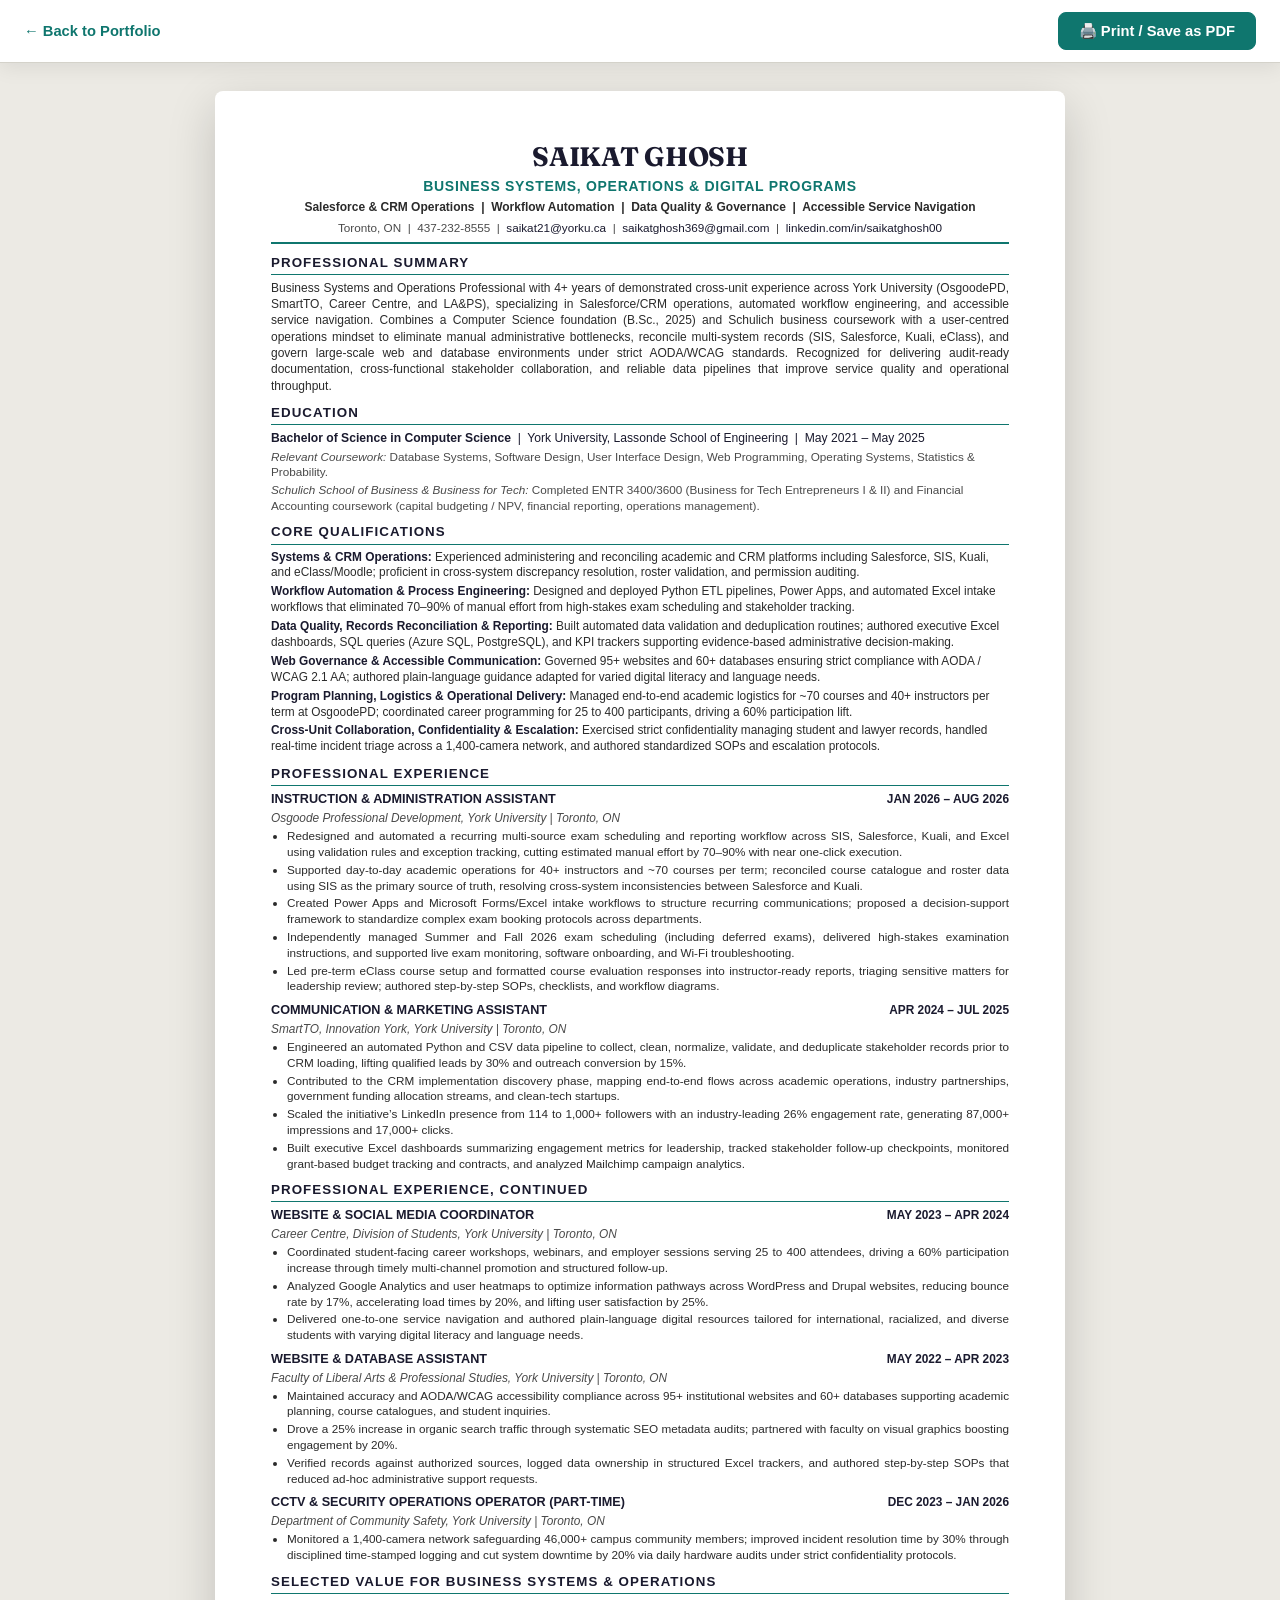
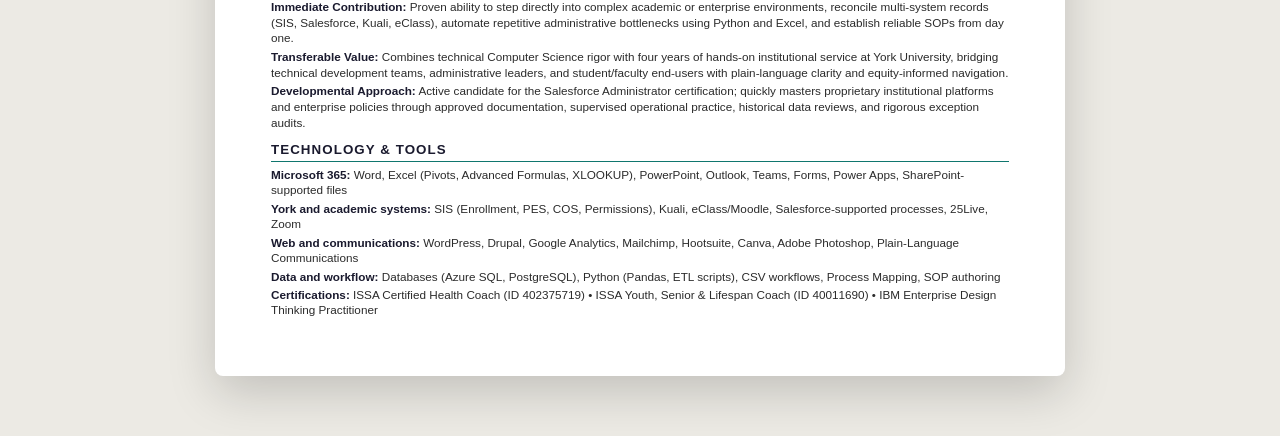
==== resume.html @ c2254f92 "fix(print): calibrate typography and margins for strictly 2-page resume layout" ====
<!DOCTYPE html>
<html lang="en">
<head>
  <meta charset="utf-8">
  <meta name="viewport" content="width=device-width, initial-scale=1, viewport-fit=cover">
  <meta name="color-scheme" content="light dark">
  <meta name="theme-color" content="#0f766e" media="(prefers-color-scheme: light)">
  <meta name="theme-color" content="#12161a" media="(prefers-color-scheme: dark)">

  <title>Saikat Ghosh | Résumé — Business Systems, Operations &amp; Digital Programs</title>
  <meta name="description" content="Executive résumé of Saikat Ghosh: Salesforce and CRM operations, workflow automation, data quality, web governance, and digital programs at York University.">
  <link rel="canonical" href="https://saikat-portfolio-one.vercel.app/resume">

  <!-- Open Graph -->
  <meta property="og:title" content="Saikat Ghosh | Résumé">
  <meta property="og:description" content="Executive résumé of Saikat Ghosh: Business Systems, Operations &amp; Digital Programs. B.Sc. Computer Science, York University.">
  <meta property="og:type" content="website">
  <meta property="og:url" content="https://saikat-portfolio-one.vercel.app/resume">
  <meta property="og:image" content="assets/og-preview.svg">

  <!-- Favicon -->
  <link rel="icon" type="image/svg+xml" href="assets/favicon.svg">

  <!-- Typography -->
  <link rel="preconnect" href="https://fonts.googleapis.com">
  <link rel="preconnect" href="https://fonts.gstatic.com" crossorigin>
  <link href="https://fonts.googleapis.com/css2?family=Fraunces:opsz,wght@9..144,600;700&family=Inter:wght@400;500;600;700&display=swap" rel="stylesheet">

  <style>
    :root {
      color-scheme: light dark;
      --bg: #eceae4;
      --sheet-bg: #ffffff;
      --text: #2b2b2b;
      --heading: #1a1a2e;
      --accent: #0f766e;
      --muted: #555e68;
      --line: #0f766e;
      --bar-bg: #ffffff;
      --bar-border: #d4d2ca;
      box-sizing: border-box;
    }

    @media (prefers-color-scheme: dark) {
      :root {
        --bg: #0f1317;
        --sheet-bg: #ffffff; /* Sheet stays white paper for true print preview */
        --text: #2b2b2b;
        --heading: #1a1a2e;
        --accent: #0f766e;
        --muted: #555e68;
        --line: #0f766e;
        --bar-bg: #1a2026;
        --bar-border: #2a323a;
      }
    }

    *, *::before, *::after {
      box-sizing: border-box;
    }

    body {
      margin: 0;
      background: var(--bg);
      font-family: -apple-system, BlinkMacSystemFont, "Segoe UI", Roboto, Helvetica, Arial, sans-serif;
      color: var(--text);
      font-size: 9.3pt;
      line-height: 1.36;
      -webkit-font-smoothing: antialiased;
    }

    /* Screen Topbar */
    .topbar {
      position: sticky;
      top: 0;
      z-index: 100;
      background: var(--bar-bg);
      border-bottom: 1px solid var(--bar-border);
      padding: 12px 24px;
      display: flex;
      align-items: center;
      justify-content: space-between;
      box-shadow: 0 4px 20px rgba(0, 0, 0, 0.08);
    }
    .back-btn {
      color: var(--accent);
      text-decoration: none;
      font-weight: 600;
      font-size: 0.92rem;
      display: inline-flex;
      align-items: center;
      gap: 6px;
    }
    .back-btn:hover {
      text-decoration: underline;
    }
    .print-btn {
      background: var(--accent);
      color: #ffffff;
      border: 1px solid var(--accent);
      padding: 9px 20px;
      border-radius: 8px;
      font-weight: 600;
      font-size: 0.92rem;
      cursor: pointer;
      display: inline-flex;
      align-items: center;
      gap: 6px;
      transition: filter 0.2s, transform 0.2s;
    }
    .print-btn:hover {
      filter: brightness(1.1);
      transform: translateY(-1px);
    }

    /* Resume Document Container (Screen preview) */
    .sheet-wrap {
      max-width: 850px;
      margin: 28px auto 60px;
      background: var(--sheet-bg);
      color: #2b2b2b;
      padding: 48px 56px;
      border-radius: 8px;
      box-shadow: 0 16px 48px rgba(0, 0, 0, 0.18);
    }

    /* Resume Header */
    .res-header {
      text-align: center;
      border-bottom: 2pt solid #0f766e;
      padding-bottom: 6px;
      margin-bottom: 10px;
    }
    .res-name {
      font-family: Fraunces, Georgia, serif;
      font-size: 20pt;
      font-weight: 700;
      color: #1a1a2e;
      letter-spacing: -0.01em;
      margin: 0 0 2px 0;
      text-transform: uppercase;
    }
    .res-headline {
      font-size: 10.5pt;
      font-weight: 700;
      color: #0f766e;
      text-transform: uppercase;
      letter-spacing: 0.05em;
      margin-bottom: 3px;
    }
    .res-specializations {
      font-size: 9pt;
      font-weight: 600;
      color: #2b2b2b;
      margin-bottom: 4px;
    }
    .res-contact-bar {
      font-size: 8.8pt;
      color: #4a4a4a;
    }
    .res-contact-bar a {
      color: #1a1a2e;
      text-decoration: none;
    }
    .res-contact-bar a:hover {
      text-decoration: underline;
      color: #0f766e;
    }

    /* Sections */
    .res-section {
      margin-bottom: 10px;
    }
    .res-sec-title {
      font-size: 10pt;
      font-weight: 700;
      text-transform: uppercase;
      letter-spacing: 0.08em;
      color: #1a1a2e;
      border-bottom: 1.2pt solid #0f766e;
      padding-bottom: 2px;
      margin: 0 0 5px 0;
    }
    .res-summary-text {
      font-size: 9pt;
      line-height: 1.36;
      color: #2b2b2b;
      margin: 0;
      text-align: justify;
    }

    /* Education */
    .res-edu-row {
      font-size: 9.1pt;
      color: #1a1a2e;
    }
    .res-edu-sub {
      font-size: 8.8pt;
      color: #4a4a4a;
      margin-top: 2px;
      line-height: 1.34;
    }

    /* Core Qualifications */
    .res-qual-list {
      display: flex;
      flex-direction: column;
      gap: 3px;
    }
    .res-qual-item {
      font-size: 8.9pt;
      line-height: 1.34;
      color: #2b2b2b;
    }
    .res-qual-item strong {
      color: #1a1a2e;
    }

    /* Professional Experience */
    .res-job {
      margin-bottom: 8px;
    }
    .res-job:last-child {
      margin-bottom: 0;
    }
    .res-job-head {
      display: flex;
      justify-content: space-between;
      align-items: baseline;
      margin-bottom: 1.5px;
    }
    .res-job-title {
      font-size: 9.5pt;
      font-weight: 700;
      color: #1a1a2e;
      text-transform: uppercase;
    }
    .res-job-dates {
      font-size: 8.9pt;
      font-weight: 700;
      color: #1a1a2e;
      white-space: nowrap;
      text-align: right;
    }
    .res-job-sub {
      font-size: 8.9pt;
      font-style: italic;
      color: #4a4a4a;
      margin-bottom: 2px;
    }
    .res-job-bullets {
      margin: 2px 0 0 0;
      padding-left: 16px;
    }
    .res-job-bullets li {
      font-size: 8.8pt;
      line-height: 1.34;
      color: #2b2b2b;
      margin-bottom: 2.2px;
      text-align: justify;
    }

    /* Selected Value */
    .res-val-list {
      display: flex;
      flex-direction: column;
      gap: 3px;
    }
    .res-val-item {
      font-size: 8.8pt;
      line-height: 1.34;
      color: #2b2b2b;
    }
    .res-val-item strong {
      color: #1a1a2e;
    }

    /* Technology & Tools */
    .res-tools-grid {
      display: flex;
      flex-direction: column;
      gap: 2.5px;
    }
    .res-tool-line {
      font-size: 8.8pt;
      line-height: 1.34;
      color: #2b2b2b;
    }
    .res-tool-line strong {
      color: #1a1a2e;
    }

    /* ==========================================================================
       Print Stylesheet — Strictly 2-Page Letter PDF
       ========================================================================== */
    @page {
      size: letter;
      margin: 0.35in 0.46in 0.32in 0.46in;
    }

    @media print {
      body {
        background: #ffffff !important;
        color: #2b2b2b !important;
        font-size: 8.75pt !important;
        line-height: 1.30 !important;
        margin: 0 !important;
        padding: 0 !important;
        -webkit-print-color-adjust: exact !important;
        print-color-adjust: exact !important;
      }

      .topbar {
        display: none !important;
      }

      .sheet-wrap {
        max-width: 100% !important;
        margin: 0 !important;
        padding: 0 !important;
        box-shadow: none !important;
        border-radius: 0 !important;
      }

      .res-header {
        border-bottom: 1.8pt solid #0f766e !important;
        padding-bottom: 3.5px !important;
        margin-bottom: 6px !important;
      }

      .res-name {
        font-size: 17pt !important;
        margin-bottom: 1px !important;
      }

      .res-headline {
        font-size: 9.8pt !important;
        margin-bottom: 2px !important;
      }

      .res-specializations {
        font-size: 8.5pt !important;
        margin-bottom: 2.5px !important;
      }

      .res-contact-bar {
        font-size: 8.4pt !important;
      }

      .res-section {
        margin-bottom: 6px !important;
      }

      .res-sec-title {
        font-size: 9.4pt !important;
        border-bottom: 1.1pt solid #0f766e !important;
        margin: 0 0 3px 0 !important;
        padding-bottom: 1.5px !important;
      }

      .res-summary-text {
        font-size: 8.5pt !important;
        line-height: 1.28 !important;
      }

      .res-edu-row {
        font-size: 8.6pt !important;
        line-height: 1.26 !important;
      }

      .res-edu-sub {
        font-size: 8.2pt !important;
        line-height: 1.24 !important;
        margin-top: 1.5px !important;
      }

      .res-qual-list {
        gap: 2.5px !important;
      }

      .res-qual-item {
        font-size: 8.45pt !important;
        line-height: 1.26 !important;
      }

      .res-job {
        break-inside: avoid !important;
        page-break-inside: avoid !important;
        margin-bottom: 5px !important;
      }

      .res-job-head {
        margin-bottom: 1px !important;
      }

      .res-job-title {
        font-size: 9.1pt !important;
      }

      .res-job-dates {
        font-size: 8.5pt !important;
      }

      .res-job-sub {
        font-size: 8.3pt !important;
        margin-bottom: 1.5px !important;
      }

      .res-job-bullets {
        margin: 1.5px 0 0 0 !important;
        padding-left: 14px !important;
      }

      .res-job-bullets li {
        font-size: 8.45pt !important;
        line-height: 1.26 !important;
        margin-bottom: 1.6px !important;
      }

      .res-page-break {
        break-before: page !important;
        page-break-before: always !important;
        padding-top: 2px !important;
      }

      .res-val-list {
        gap: 2.5px !important;
      }

      .res-val-item {
        font-size: 8.45pt !important;
        line-height: 1.26 !important;
      }

      .res-tools-grid {
        gap: 2.2px !important;
      }

      .res-tool-line {
        font-size: 8.45pt !important;
        line-height: 1.26 !important;
      }
    }
  </style>
</head>
<body>

  <!-- Screen Top Bar -->
  <aside class="topbar" aria-label="Action Controls">
    <a class="back-btn" href="/">← Back to Portfolio</a>
    <div>
      <button class="print-btn" type="button" onclick="window.print()">
        <span>🖨️ Print / Save as PDF</span>
      </button>
    </div>
  </aside>

  <!-- Résumé Paper Sheet -->
  <main class="sheet-wrap" aria-label="Saikat Ghosh Executive Résumé">
    <!-- Header -->
    <header class="res-header">
      <h1 class="res-name">SAIKAT GHOSH</h1>
      <div class="res-headline">BUSINESS SYSTEMS, OPERATIONS &amp; DIGITAL PROGRAMS</div>
      <div class="res-specializations">
        Salesforce &amp; CRM Operations &nbsp;|&nbsp; Workflow Automation &nbsp;|&nbsp; Data Quality &amp; Governance &nbsp;|&nbsp; Accessible Service Navigation
      </div>
      <div class="res-contact-bar">
        Toronto, ON &nbsp;|&nbsp; 437-232-8555 &nbsp;|&nbsp; <a href="mailto:saikat21@yorku.ca">saikat21@yorku.ca</a> &nbsp;|&nbsp; <a href="mailto:saikatghosh369@gmail.com">saikatghosh369@gmail.com</a> &nbsp;|&nbsp; <a href="https://linkedin.com/in/saikatghosh00" target="_blank" rel="noopener">linkedin.com/in/saikatghosh00</a>
      </div>
    </header>

    <!-- PROFESSIONAL SUMMARY -->
    <section class="res-section">
      <h2 class="res-sec-title">PROFESSIONAL SUMMARY</h2>
      <p class="res-summary-text">
        Business Systems and Operations Professional with 4+ years of demonstrated cross-unit experience across York University (OsgoodePD, SmartTO, Career Centre, and LA&amp;PS), specializing in Salesforce/CRM operations, automated workflow engineering, and accessible service navigation. Combines a Computer Science foundation (B.Sc., 2025) and Schulich business coursework with a user-centred operations mindset to eliminate manual administrative bottlenecks, reconcile multi-system records (SIS, Salesforce, Kuali, eClass), and govern large-scale web and database environments under strict AODA/WCAG standards. Recognized for delivering audit-ready documentation, cross-functional stakeholder collaboration, and reliable data pipelines that improve service quality and operational throughput.
      </p>
    </section>

    <!-- EDUCATION -->
    <section class="res-section">
      <h2 class="res-sec-title">EDUCATION</h2>
      <div class="res-edu-row">
        <strong>Bachelor of Science in Computer Science</strong> &nbsp;|&nbsp; York University, Lassonde School of Engineering &nbsp;|&nbsp; May 2021 – May 2025
      </div>
      <div class="res-edu-sub">
        <em>Relevant Coursework:</em> Database Systems, Software Design, User Interface Design, Web Programming, Operating Systems, Statistics &amp; Probability.
      </div>
      <div class="res-edu-sub">
        <em>Schulich School of Business &amp; Business for Tech:</em> Completed ENTR 3400/3600 (Business for Tech Entrepreneurs I &amp; II) and Financial Accounting coursework (capital budgeting / NPV, financial reporting, operations management).
      </div>
    </section>

    <!-- CORE QUALIFICATIONS -->
    <section class="res-section">
      <h2 class="res-sec-title">CORE QUALIFICATIONS</h2>
      <div class="res-qual-list">
        <div class="res-qual-item">
          <strong>Systems &amp; CRM Operations:</strong> Experienced administering and reconciling academic and CRM platforms including Salesforce, SIS, Kuali, and eClass/Moodle; proficient in cross-system discrepancy resolution, roster validation, and permission auditing.
        </div>
        <div class="res-qual-item">
          <strong>Workflow Automation &amp; Process Engineering:</strong> Designed and deployed Python ETL pipelines, Power Apps, and automated Excel intake workflows that eliminated 70–90% of manual effort from high-stakes exam scheduling and stakeholder tracking.
        </div>
        <div class="res-qual-item">
          <strong>Data Quality, Records Reconciliation &amp; Reporting:</strong> Built automated data validation and deduplication routines; authored executive Excel dashboards, SQL queries (Azure SQL, PostgreSQL), and KPI trackers supporting evidence-based administrative decision-making.
        </div>
        <div class="res-qual-item">
          <strong>Web Governance &amp; Accessible Communication:</strong> Governed 95+ websites and 60+ databases ensuring strict compliance with AODA / WCAG 2.1 AA; authored plain-language guidance adapted for varied digital literacy and language needs.
        </div>
        <div class="res-qual-item">
          <strong>Program Planning, Logistics &amp; Operational Delivery:</strong> Managed end-to-end academic logistics for ~70 courses and 40+ instructors per term at OsgoodePD; coordinated career programming for 25 to 400 participants, driving a 60% participation lift.
        </div>
        <div class="res-qual-item">
          <strong>Cross-Unit Collaboration, Confidentiality &amp; Escalation:</strong> Exercised strict confidentiality managing student and lawyer records, handled real-time incident triage across a 1,400-camera network, and authored standardized SOPs and escalation protocols.
        </div>
      </div>
    </section>

    <!-- PROFESSIONAL EXPERIENCE (PAGE 1) -->
    <section class="res-section">
      <h2 class="res-sec-title">PROFESSIONAL EXPERIENCE</h2>

      <!-- OsgoodePD -->
      <article class="res-job">
        <div class="res-job-head">
          <span class="res-job-title">INSTRUCTION &amp; ADMINISTRATION ASSISTANT</span>
          <span class="res-job-dates">JAN 2026 – AUG 2026</span>
        </div>
        <div class="res-job-sub">Osgoode Professional Development, York University | Toronto, ON</div>
        <ul class="res-job-bullets">
          <li>Redesigned and automated a recurring multi-source exam scheduling and reporting workflow across SIS, Salesforce, Kuali, and Excel using validation rules and exception tracking, cutting estimated manual effort by 70–90% with near one-click execution.</li>
          <li>Supported day-to-day academic operations for 40+ instructors and ~70 courses per term; reconciled course catalogue and roster data using SIS as the primary source of truth, resolving cross-system inconsistencies between Salesforce and Kuali.</li>
          <li>Created Power Apps and Microsoft Forms/Excel intake workflows to structure recurring communications; proposed a decision-support framework to standardize complex exam booking protocols across departments.</li>
          <li>Independently managed Summer and Fall 2026 exam scheduling (including deferred exams), delivered high-stakes examination instructions, and supported live exam monitoring, software onboarding, and Wi-Fi troubleshooting.</li>
          <li>Led pre-term eClass course setup and formatted course evaluation responses into instructor-ready reports, triaging sensitive matters for leadership review; authored step-by-step SOPs, checklists, and workflow diagrams.</li>
        </ul>
      </article>

      <!-- SmartTO -->
      <article class="res-job">
        <div class="res-job-head">
          <span class="res-job-title">COMMUNICATION &amp; MARKETING ASSISTANT</span>
          <span class="res-job-dates">APR 2024 – JUL 2025</span>
        </div>
        <div class="res-job-sub">SmartTO, Innovation York, York University | Toronto, ON</div>
        <ul class="res-job-bullets">
          <li>Engineered an automated Python and CSV data pipeline to collect, clean, normalize, validate, and deduplicate stakeholder records prior to CRM loading, lifting qualified leads by 30% and outreach conversion by 15%.</li>
          <li>Contributed to the CRM implementation discovery phase, mapping end-to-end flows across academic operations, industry partnerships, government funding allocation streams, and clean-tech startups.</li>
          <li>Scaled the initiative’s LinkedIn presence from 114 to 1,000+ followers with an industry-leading 26% engagement rate, generating 87,000+ impressions and 17,000+ clicks.</li>
          <li>Built executive Excel dashboards summarizing engagement metrics for leadership, tracked stakeholder follow-up checkpoints, monitored grant-based budget tracking and contracts, and analyzed Mailchimp campaign analytics.</li>
        </ul>
      </article>
    </section>

    <!-- PROFESSIONAL EXPERIENCE, CONTINUED (PAGE 2) -->
    <section class="res-section res-page-break">
      <h2 class="res-sec-title">PROFESSIONAL EXPERIENCE, CONTINUED</h2>

      <!-- Career Centre -->
      <article class="res-job">
        <div class="res-job-head">
          <span class="res-job-title">WEBSITE &amp; SOCIAL MEDIA COORDINATOR</span>
          <span class="res-job-dates">MAY 2023 – APR 2024</span>
        </div>
        <div class="res-job-sub">Career Centre, Division of Students, York University | Toronto, ON</div>
        <ul class="res-job-bullets">
          <li>Coordinated student-facing career workshops, webinars, and employer sessions serving 25 to 400 attendees, driving a 60% participation increase through timely multi-channel promotion and structured follow-up.</li>
          <li>Analyzed Google Analytics and user heatmaps to optimize information pathways across WordPress and Drupal websites, reducing bounce rate by 17%, accelerating load times by 20%, and lifting user satisfaction by 25%.</li>
          <li>Delivered one-to-one service navigation and authored plain-language digital resources tailored for international, racialized, and diverse students with varying digital literacy and language needs.</li>
        </ul>
      </article>

      <!-- LA&PS -->
      <article class="res-job">
        <div class="res-job-head">
          <span class="res-job-title">WEBSITE &amp; DATABASE ASSISTANT</span>
          <span class="res-job-dates">MAY 2022 – APR 2023</span>
        </div>
        <div class="res-job-sub">Faculty of Liberal Arts &amp; Professional Studies, York University | Toronto, ON</div>
        <ul class="res-job-bullets">
          <li>Maintained accuracy and AODA/WCAG accessibility compliance across 95+ institutional websites and 60+ databases supporting academic planning, course catalogues, and student inquiries.</li>
          <li>Drove a 25% increase in organic search traffic through systematic SEO metadata audits; partnered with faculty on visual graphics boosting engagement by 20%.</li>
          <li>Verified records against authorized sources, logged data ownership in structured Excel trackers, and authored step-by-step SOPs that reduced ad-hoc administrative support requests.</li>
        </ul>
      </article>

      <!-- Community Safety -->
      <article class="res-job">
        <div class="res-job-head">
          <span class="res-job-title">CCTV &amp; SECURITY OPERATIONS OPERATOR (PART-TIME)</span>
          <span class="res-job-dates">DEC 2023 – JAN 2026</span>
        </div>
        <div class="res-job-sub">Department of Community Safety, York University | Toronto, ON</div>
        <ul class="res-job-bullets">
          <li>Monitored a 1,400-camera network safeguarding 46,000+ campus community members; improved incident resolution time by 30% through disciplined time-stamped logging and cut system downtime by 20% via daily hardware audits under strict confidentiality protocols.</li>
        </ul>
      </article>
    </section>

    <!-- SELECTED VALUE FOR BUSINESS SYSTEMS & OPERATIONS -->
    <section class="res-section">
      <h2 class="res-sec-title">SELECTED VALUE FOR BUSINESS SYSTEMS &amp; OPERATIONS</h2>
      <div class="res-val-list">
        <div class="res-val-item">
          <strong>Immediate Contribution:</strong> Proven ability to step directly into complex academic or enterprise environments, reconcile multi-system records (SIS, Salesforce, Kuali, eClass), automate repetitive administrative bottlenecks using Python and Excel, and establish reliable SOPs from day one.
        </div>
        <div class="res-val-item">
          <strong>Transferable Value:</strong> Combines technical Computer Science rigor with four years of hands-on institutional service at York University, bridging technical development teams, administrative leaders, and student/faculty end-users with plain-language clarity and equity-informed navigation.
        </div>
        <div class="res-val-item">
          <strong>Developmental Approach:</strong> Active candidate for the Salesforce Administrator certification; quickly masters proprietary institutional platforms and enterprise policies through approved documentation, supervised operational practice, historical data reviews, and rigorous exception audits.
        </div>
      </div>
    </section>

    <!-- TECHNOLOGY & TOOLS -->
    <section class="res-section">
      <h2 class="res-sec-title">TECHNOLOGY &amp; TOOLS</h2>
      <div class="res-tools-grid">
        <div class="res-tool-line"><strong>Microsoft 365:</strong> Word, Excel (Pivots, Advanced Formulas, XLOOKUP), PowerPoint, Outlook, Teams, Forms, Power Apps, SharePoint-supported files</div>
        <div class="res-tool-line"><strong>York and academic systems:</strong> SIS (Enrollment, PES, COS, Permissions), Kuali, eClass/Moodle, Salesforce-supported processes, 25Live, Zoom</div>
        <div class="res-tool-line"><strong>Web and communications:</strong> WordPress, Drupal, Google Analytics, Mailchimp, Hootsuite, Canva, Adobe Photoshop, Plain-Language Communications</div>
        <div class="res-tool-line"><strong>Data and workflow:</strong> Databases (Azure SQL, PostgreSQL), Python (Pandas, ETL scripts), CSV workflows, Process Mapping, SOP authoring</div>
        <div class="res-tool-line"><strong>Certifications:</strong> ISSA Certified Health Coach (ID 402375719) &bull; ISSA Youth, Senior &amp; Lifespan Coach (ID 40011690) &bull; IBM Enterprise Design Thinking Practitioner</div>
      </div>
    </section>
  </main>

</body>
</html>
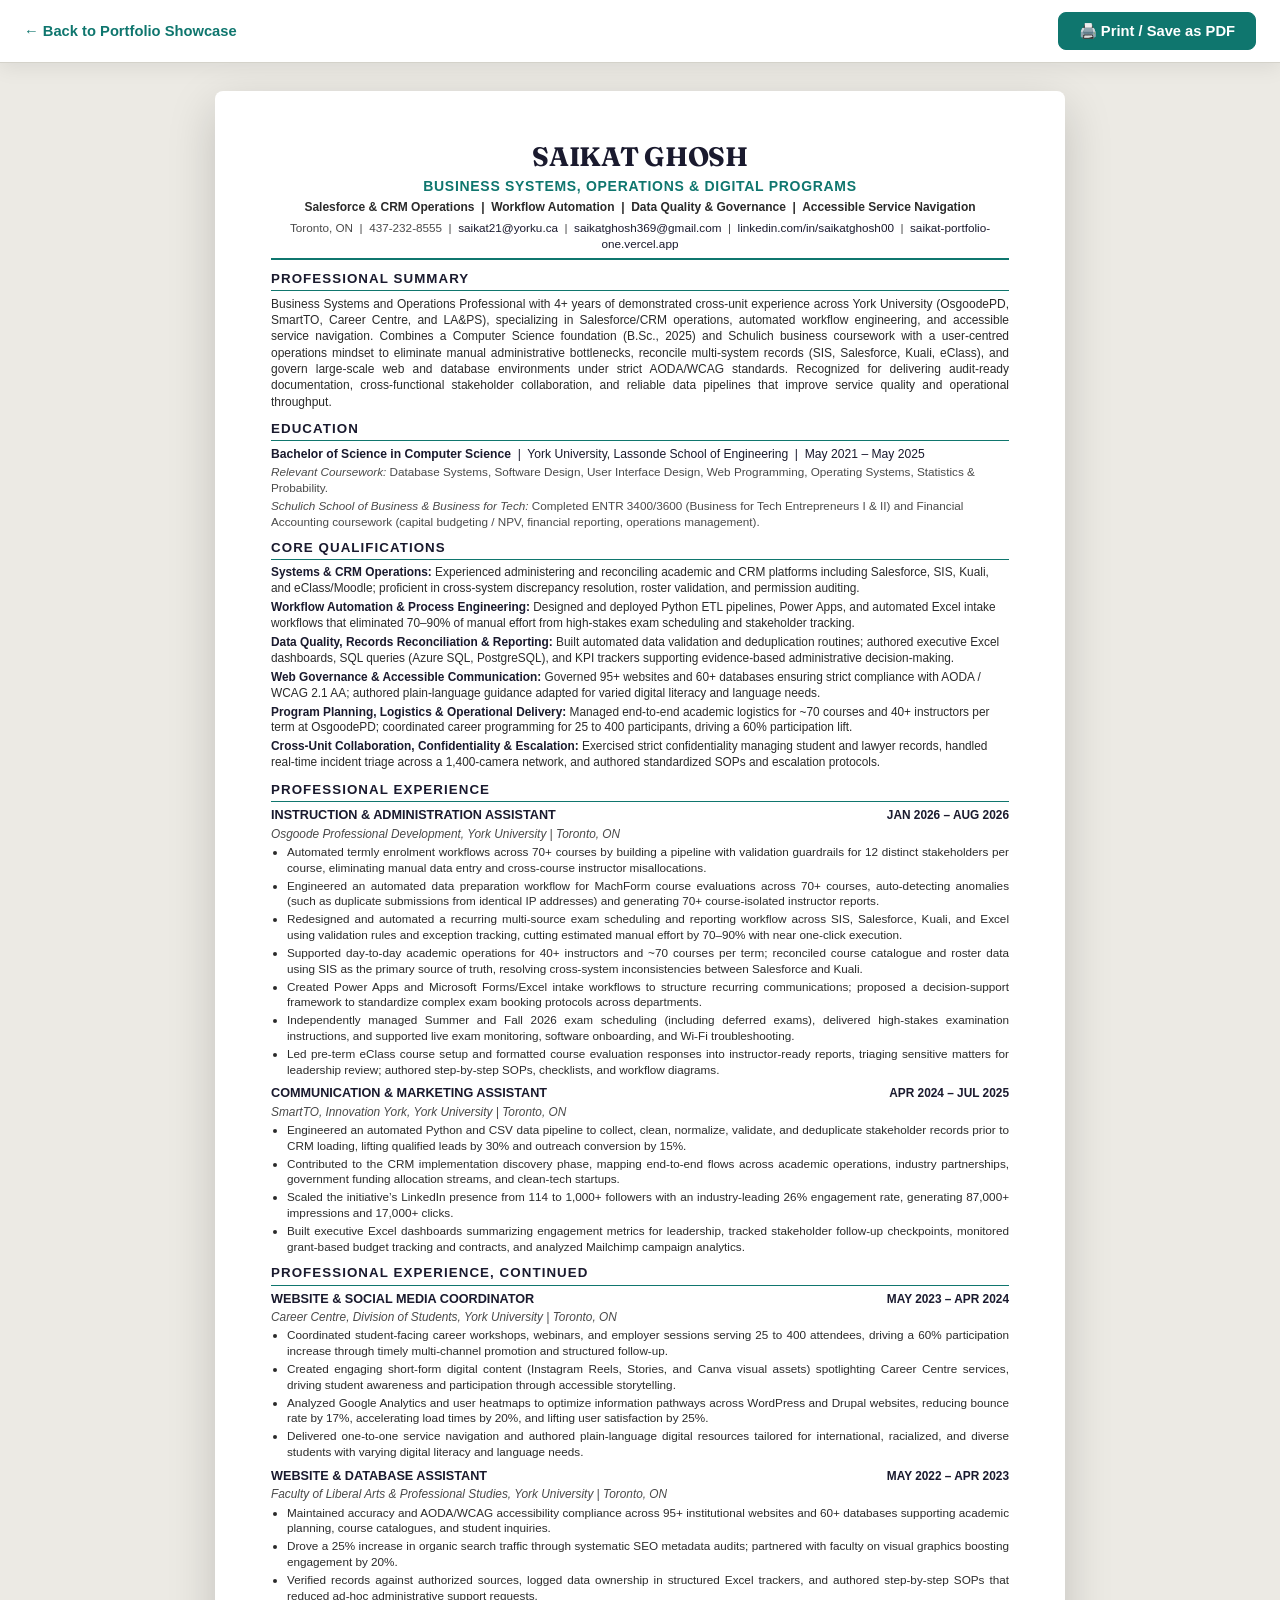
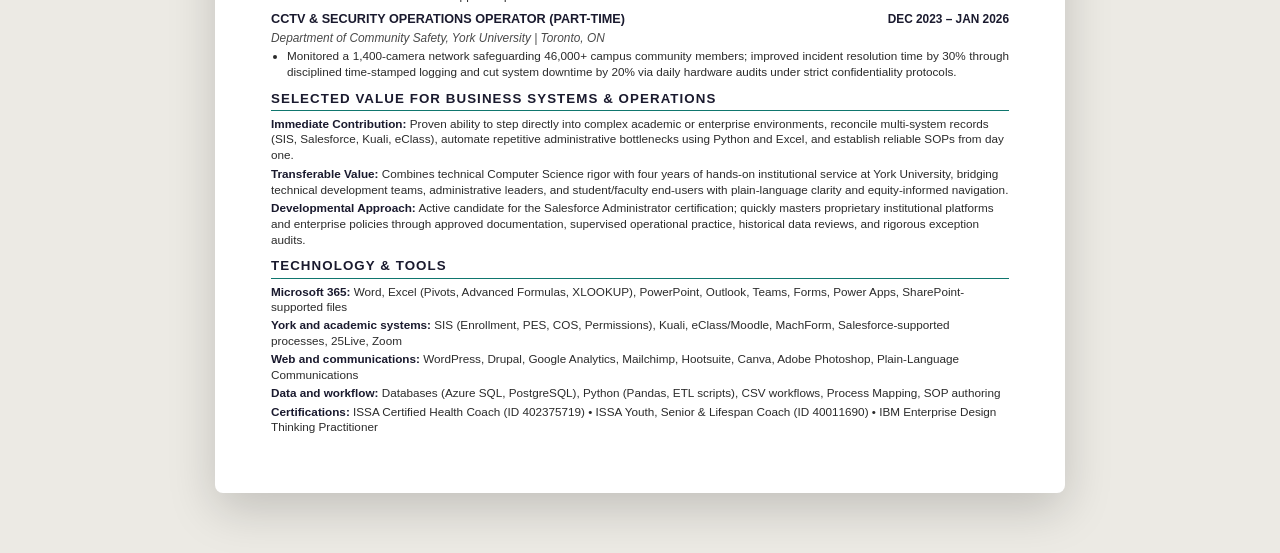
==== commit bcaf9730: "feat(portfolio): expand selected projects with Osgoode automation, Canva showcase, and master career" ====
--- a/resume.html
+++ b/resume.html
@@ -447,7 +447,7 @@
 
   <!-- Screen Top Bar -->
   <aside class="topbar" aria-label="Action Controls">
-    <a class="back-btn" href="/">← Back to Portfolio</a>
+    <a class="back-btn" href="./#projects">← Back to Portfolio Showcase</a>
     <div>
       <button class="print-btn" type="button" onclick="window.print()">
         <span>🖨️ Print / Save as PDF</span>
@@ -465,7 +465,7 @@
         Salesforce &amp; CRM Operations &nbsp;|&nbsp; Workflow Automation &nbsp;|&nbsp; Data Quality &amp; Governance &nbsp;|&nbsp; Accessible Service Navigation
       </div>
       <div class="res-contact-bar">
-        Toronto, ON &nbsp;|&nbsp; 437-232-8555 &nbsp;|&nbsp; <a href="mailto:saikat21@yorku.ca">saikat21@yorku.ca</a> &nbsp;|&nbsp; <a href="mailto:saikatghosh369@gmail.com">saikatghosh369@gmail.com</a> &nbsp;|&nbsp; <a href="https://linkedin.com/in/saikatghosh00" target="_blank" rel="noopener">linkedin.com/in/saikatghosh00</a>
+        Toronto, ON &nbsp;|&nbsp; 437-232-8555 &nbsp;|&nbsp; <a href="mailto:saikat21@yorku.ca">saikat21@yorku.ca</a> &nbsp;|&nbsp; <a href="mailto:saikatghosh369@gmail.com">saikatghosh369@gmail.com</a> &nbsp;|&nbsp; <a href="https://linkedin.com/in/saikatghosh00" target="_blank" rel="noopener">linkedin.com/in/saikatghosh00</a> &nbsp;|&nbsp; <a href="./#projects" target="_blank" rel="noopener">saikat-portfolio-one.vercel.app</a>
       </div>
     </header>
 
@@ -528,6 +528,8 @@
         </div>
         <div class="res-job-sub">Osgoode Professional Development, York University | Toronto, ON</div>
         <ul class="res-job-bullets">
+          <li>Automated termly enrolment workflows across 70+ courses by building a pipeline with validation guardrails for 12 distinct stakeholders per course, eliminating manual data entry and cross-course instructor misallocations.</li>
+          <li>Engineered an automated data preparation workflow for MachForm course evaluations across 70+ courses, auto-detecting anomalies (such as duplicate submissions from identical IP addresses) and generating 70+ course-isolated instructor reports.</li>
           <li>Redesigned and automated a recurring multi-source exam scheduling and reporting workflow across SIS, Salesforce, Kuali, and Excel using validation rules and exception tracking, cutting estimated manual effort by 70–90% with near one-click execution.</li>
           <li>Supported day-to-day academic operations for 40+ instructors and ~70 courses per term; reconciled course catalogue and roster data using SIS as the primary source of truth, resolving cross-system inconsistencies between Salesforce and Kuali.</li>
           <li>Created Power Apps and Microsoft Forms/Excel intake workflows to structure recurring communications; proposed a decision-support framework to standardize complex exam booking protocols across departments.</li>
@@ -565,6 +567,7 @@
         <div class="res-job-sub">Career Centre, Division of Students, York University | Toronto, ON</div>
         <ul class="res-job-bullets">
           <li>Coordinated student-facing career workshops, webinars, and employer sessions serving 25 to 400 attendees, driving a 60% participation increase through timely multi-channel promotion and structured follow-up.</li>
+          <li>Created engaging short-form digital content (Instagram Reels, Stories, and Canva visual assets) spotlighting Career Centre services, driving student awareness and participation through accessible storytelling.</li>
           <li>Analyzed Google Analytics and user heatmaps to optimize information pathways across WordPress and Drupal websites, reducing bounce rate by 17%, accelerating load times by 20%, and lifting user satisfaction by 25%.</li>
           <li>Delivered one-to-one service navigation and authored plain-language digital resources tailored for international, racialized, and diverse students with varying digital literacy and language needs.</li>
         </ul>
@@ -618,7 +621,7 @@
       <h2 class="res-sec-title">TECHNOLOGY &amp; TOOLS</h2>
       <div class="res-tools-grid">
         <div class="res-tool-line"><strong>Microsoft 365:</strong> Word, Excel (Pivots, Advanced Formulas, XLOOKUP), PowerPoint, Outlook, Teams, Forms, Power Apps, SharePoint-supported files</div>
-        <div class="res-tool-line"><strong>York and academic systems:</strong> SIS (Enrollment, PES, COS, Permissions), Kuali, eClass/Moodle, Salesforce-supported processes, 25Live, Zoom</div>
+        <div class="res-tool-line"><strong>York and academic systems:</strong> SIS (Enrollment, PES, COS, Permissions), Kuali, eClass/Moodle, MachForm, Salesforce-supported processes, 25Live, Zoom</div>
         <div class="res-tool-line"><strong>Web and communications:</strong> WordPress, Drupal, Google Analytics, Mailchimp, Hootsuite, Canva, Adobe Photoshop, Plain-Language Communications</div>
         <div class="res-tool-line"><strong>Data and workflow:</strong> Databases (Azure SQL, PostgreSQL), Python (Pandas, ETL scripts), CSV workflows, Process Mapping, SOP authoring</div>
         <div class="res-tool-line"><strong>Certifications:</strong> ISSA Certified Health Coach (ID 402375719) &bull; ISSA Youth, Senior &amp; Lifespan Coach (ID 40011690) &bull; IBM Enterprise Design Thinking Practitioner</div>
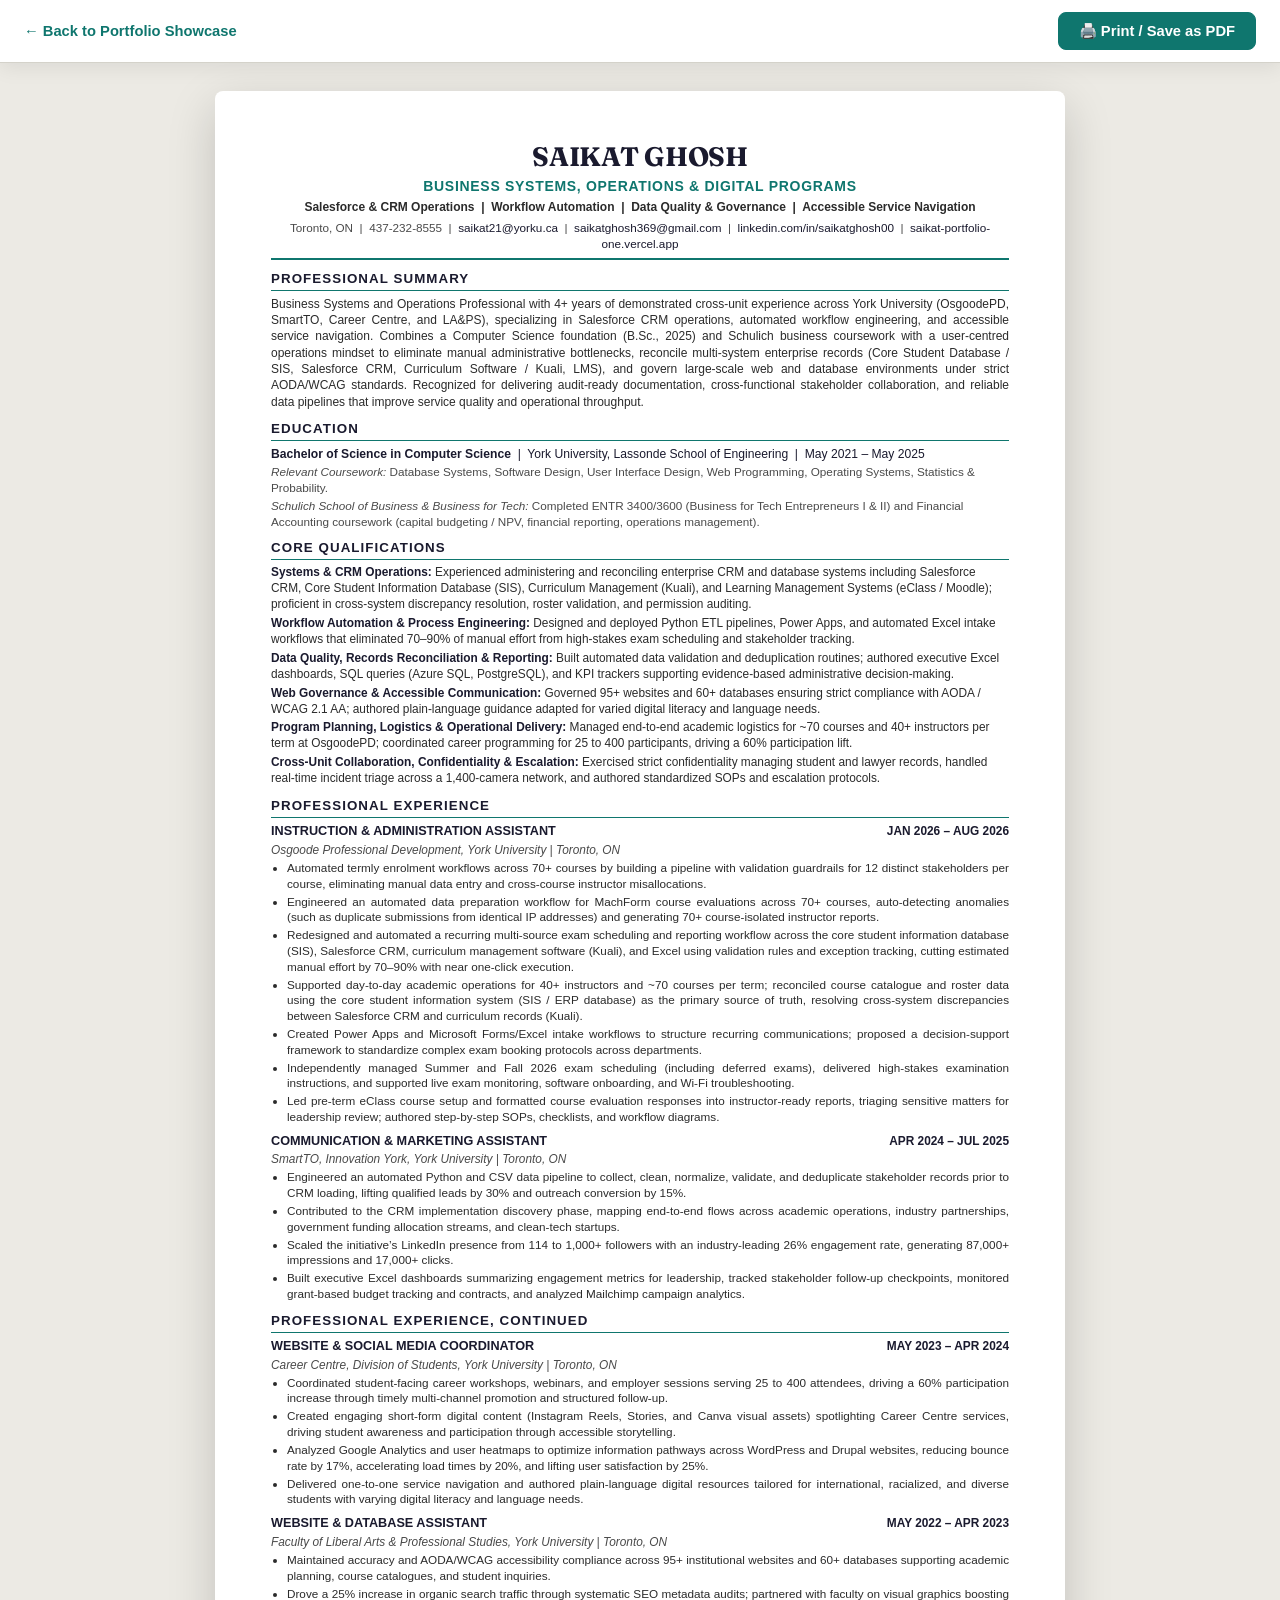
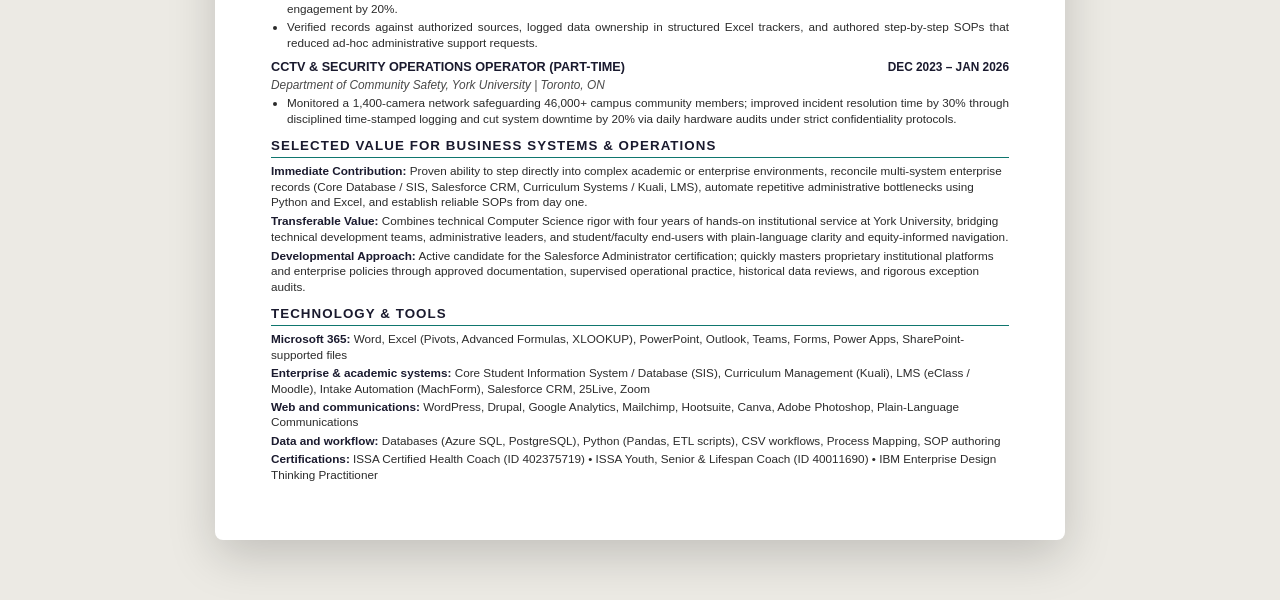
==== commit 70a43cba: "feat(positioning): translate academic systems to industry standards (SIS/ERP, Kuali) and add verifie" ====
--- a/resume.html
+++ b/resume.html
@@ -473,7 +473,7 @@
     <section class="res-section">
       <h2 class="res-sec-title">PROFESSIONAL SUMMARY</h2>
       <p class="res-summary-text">
-        Business Systems and Operations Professional with 4+ years of demonstrated cross-unit experience across York University (OsgoodePD, SmartTO, Career Centre, and LA&amp;PS), specializing in Salesforce/CRM operations, automated workflow engineering, and accessible service navigation. Combines a Computer Science foundation (B.Sc., 2025) and Schulich business coursework with a user-centred operations mindset to eliminate manual administrative bottlenecks, reconcile multi-system records (SIS, Salesforce, Kuali, eClass), and govern large-scale web and database environments under strict AODA/WCAG standards. Recognized for delivering audit-ready documentation, cross-functional stakeholder collaboration, and reliable data pipelines that improve service quality and operational throughput.
+        Business Systems and Operations Professional with 4+ years of demonstrated cross-unit experience across York University (OsgoodePD, SmartTO, Career Centre, and LA&amp;PS), specializing in Salesforce CRM operations, automated workflow engineering, and accessible service navigation. Combines a Computer Science foundation (B.Sc., 2025) and Schulich business coursework with a user-centred operations mindset to eliminate manual administrative bottlenecks, reconcile multi-system enterprise records (Core Student Database / SIS, Salesforce CRM, Curriculum Software / Kuali, LMS), and govern large-scale web and database environments under strict AODA/WCAG standards. Recognized for delivering audit-ready documentation, cross-functional stakeholder collaboration, and reliable data pipelines that improve service quality and operational throughput.
       </p>
     </section>
 
@@ -496,7 +496,7 @@
       <h2 class="res-sec-title">CORE QUALIFICATIONS</h2>
       <div class="res-qual-list">
         <div class="res-qual-item">
-          <strong>Systems &amp; CRM Operations:</strong> Experienced administering and reconciling academic and CRM platforms including Salesforce, SIS, Kuali, and eClass/Moodle; proficient in cross-system discrepancy resolution, roster validation, and permission auditing.
+          <strong>Systems &amp; CRM Operations:</strong> Experienced administering and reconciling enterprise CRM and database systems including Salesforce CRM, Core Student Information Database (SIS), Curriculum Management (Kuali), and Learning Management Systems (eClass / Moodle); proficient in cross-system discrepancy resolution, roster validation, and permission auditing.
         </div>
         <div class="res-qual-item">
           <strong>Workflow Automation &amp; Process Engineering:</strong> Designed and deployed Python ETL pipelines, Power Apps, and automated Excel intake workflows that eliminated 70–90% of manual effort from high-stakes exam scheduling and stakeholder tracking.
@@ -530,8 +530,8 @@
         <ul class="res-job-bullets">
           <li>Automated termly enrolment workflows across 70+ courses by building a pipeline with validation guardrails for 12 distinct stakeholders per course, eliminating manual data entry and cross-course instructor misallocations.</li>
           <li>Engineered an automated data preparation workflow for MachForm course evaluations across 70+ courses, auto-detecting anomalies (such as duplicate submissions from identical IP addresses) and generating 70+ course-isolated instructor reports.</li>
-          <li>Redesigned and automated a recurring multi-source exam scheduling and reporting workflow across SIS, Salesforce, Kuali, and Excel using validation rules and exception tracking, cutting estimated manual effort by 70–90% with near one-click execution.</li>
-          <li>Supported day-to-day academic operations for 40+ instructors and ~70 courses per term; reconciled course catalogue and roster data using SIS as the primary source of truth, resolving cross-system inconsistencies between Salesforce and Kuali.</li>
+          <li>Redesigned and automated a recurring multi-source exam scheduling and reporting workflow across the core student information database (SIS), Salesforce CRM, curriculum management software (Kuali), and Excel using validation rules and exception tracking, cutting estimated manual effort by 70–90% with near one-click execution.</li>
+          <li>Supported day-to-day academic operations for 40+ instructors and ~70 courses per term; reconciled course catalogue and roster data using the core student information system (SIS / ERP database) as the primary source of truth, resolving cross-system discrepancies between Salesforce CRM and curriculum records (Kuali).</li>
           <li>Created Power Apps and Microsoft Forms/Excel intake workflows to structure recurring communications; proposed a decision-support framework to standardize complex exam booking protocols across departments.</li>
           <li>Independently managed Summer and Fall 2026 exam scheduling (including deferred exams), delivered high-stakes examination instructions, and supported live exam monitoring, software onboarding, and Wi-Fi troubleshooting.</li>
           <li>Led pre-term eClass course setup and formatted course evaluation responses into instructor-ready reports, triaging sensitive matters for leadership review; authored step-by-step SOPs, checklists, and workflow diagrams.</li>
@@ -605,7 +605,7 @@
       <h2 class="res-sec-title">SELECTED VALUE FOR BUSINESS SYSTEMS &amp; OPERATIONS</h2>
       <div class="res-val-list">
         <div class="res-val-item">
-          <strong>Immediate Contribution:</strong> Proven ability to step directly into complex academic or enterprise environments, reconcile multi-system records (SIS, Salesforce, Kuali, eClass), automate repetitive administrative bottlenecks using Python and Excel, and establish reliable SOPs from day one.
+          <strong>Immediate Contribution:</strong> Proven ability to step directly into complex academic or enterprise environments, reconcile multi-system enterprise records (Core Database / SIS, Salesforce CRM, Curriculum Systems / Kuali, LMS), automate repetitive administrative bottlenecks using Python and Excel, and establish reliable SOPs from day one.
         </div>
         <div class="res-val-item">
           <strong>Transferable Value:</strong> Combines technical Computer Science rigor with four years of hands-on institutional service at York University, bridging technical development teams, administrative leaders, and student/faculty end-users with plain-language clarity and equity-informed navigation.
@@ -621,7 +621,7 @@
       <h2 class="res-sec-title">TECHNOLOGY &amp; TOOLS</h2>
       <div class="res-tools-grid">
         <div class="res-tool-line"><strong>Microsoft 365:</strong> Word, Excel (Pivots, Advanced Formulas, XLOOKUP), PowerPoint, Outlook, Teams, Forms, Power Apps, SharePoint-supported files</div>
-        <div class="res-tool-line"><strong>York and academic systems:</strong> SIS (Enrollment, PES, COS, Permissions), Kuali, eClass/Moodle, MachForm, Salesforce-supported processes, 25Live, Zoom</div>
+        <div class="res-tool-line"><strong>Enterprise &amp; academic systems:</strong> Core Student Information System / Database (SIS), Curriculum Management (Kuali), LMS (eClass / Moodle), Intake Automation (MachForm), Salesforce CRM, 25Live, Zoom</div>
         <div class="res-tool-line"><strong>Web and communications:</strong> WordPress, Drupal, Google Analytics, Mailchimp, Hootsuite, Canva, Adobe Photoshop, Plain-Language Communications</div>
         <div class="res-tool-line"><strong>Data and workflow:</strong> Databases (Azure SQL, PostgreSQL), Python (Pandas, ETL scripts), CSV workflows, Process Mapping, SOP authoring</div>
         <div class="res-tool-line"><strong>Certifications:</strong> ISSA Certified Health Coach (ID 402375719) &bull; ISSA Youth, Senior &amp; Lifespan Coach (ID 40011690) &bull; IBM Enterprise Design Thinking Practitioner</div>
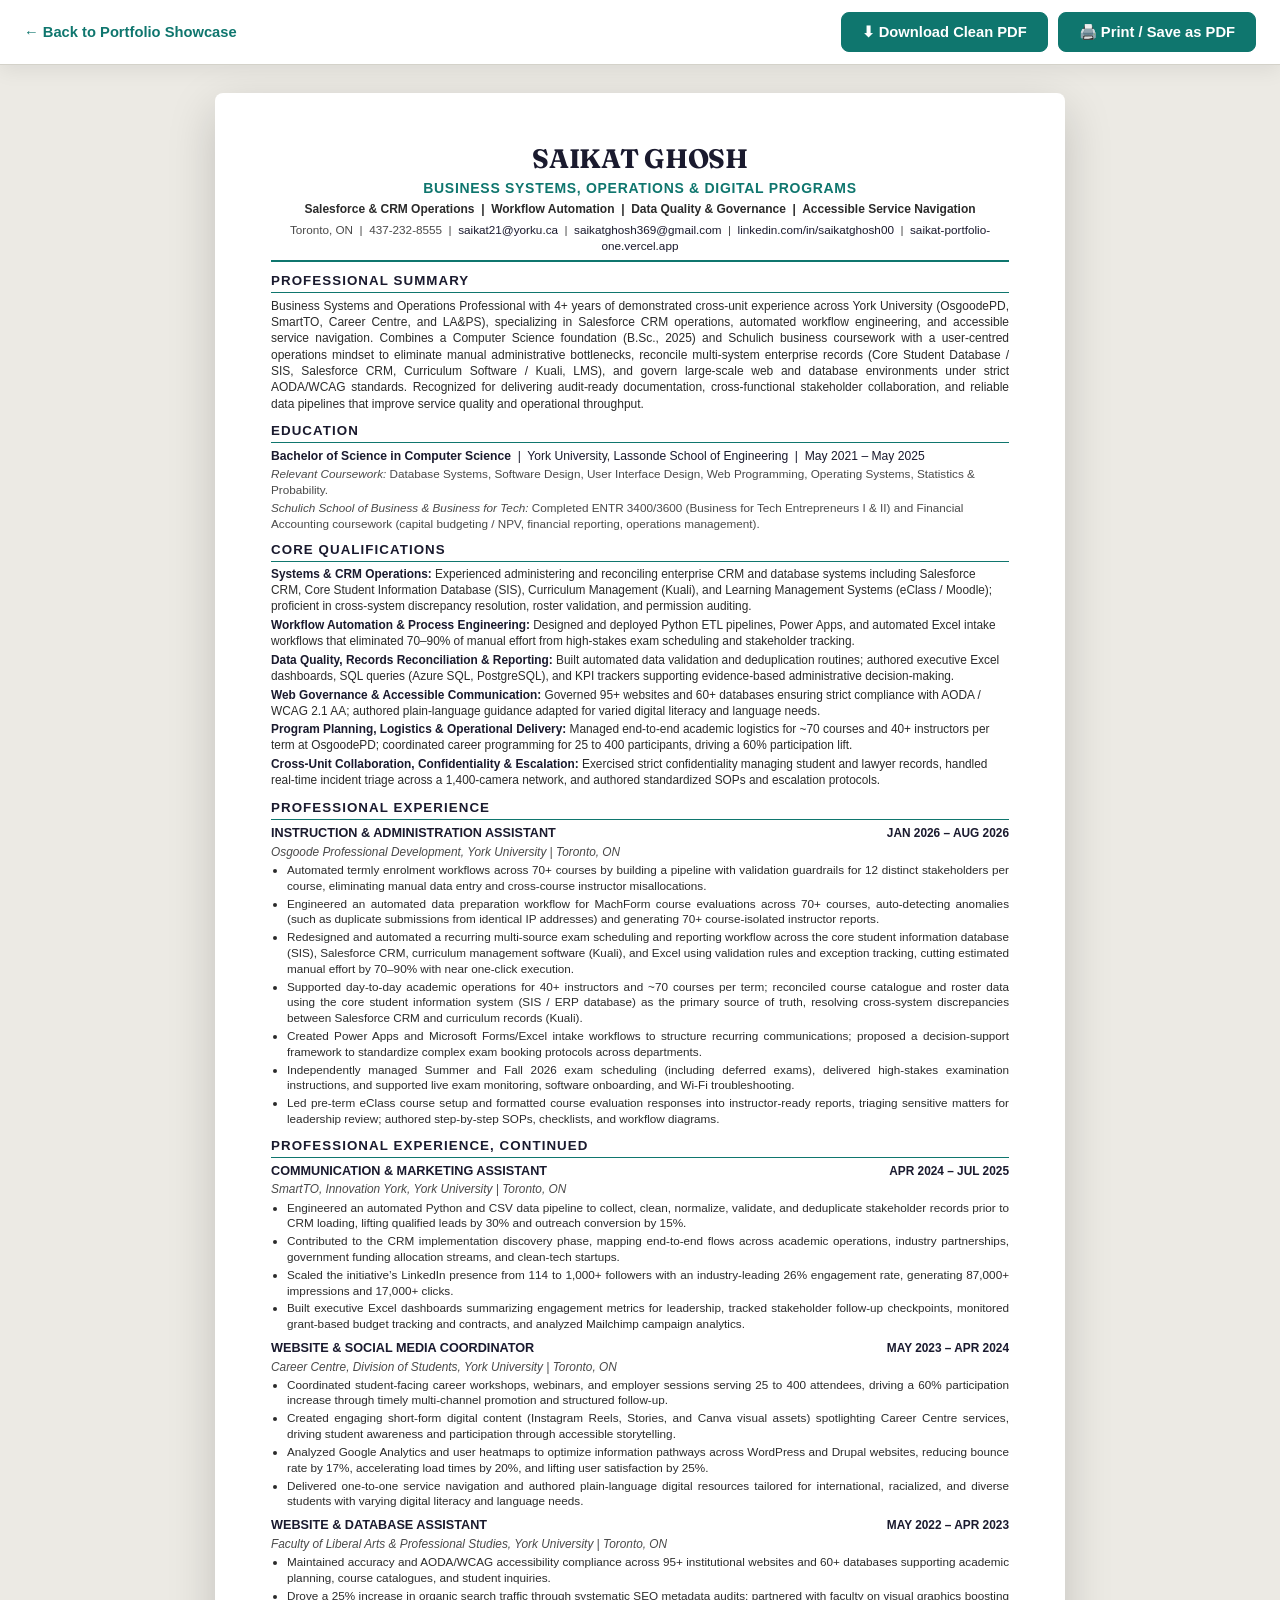
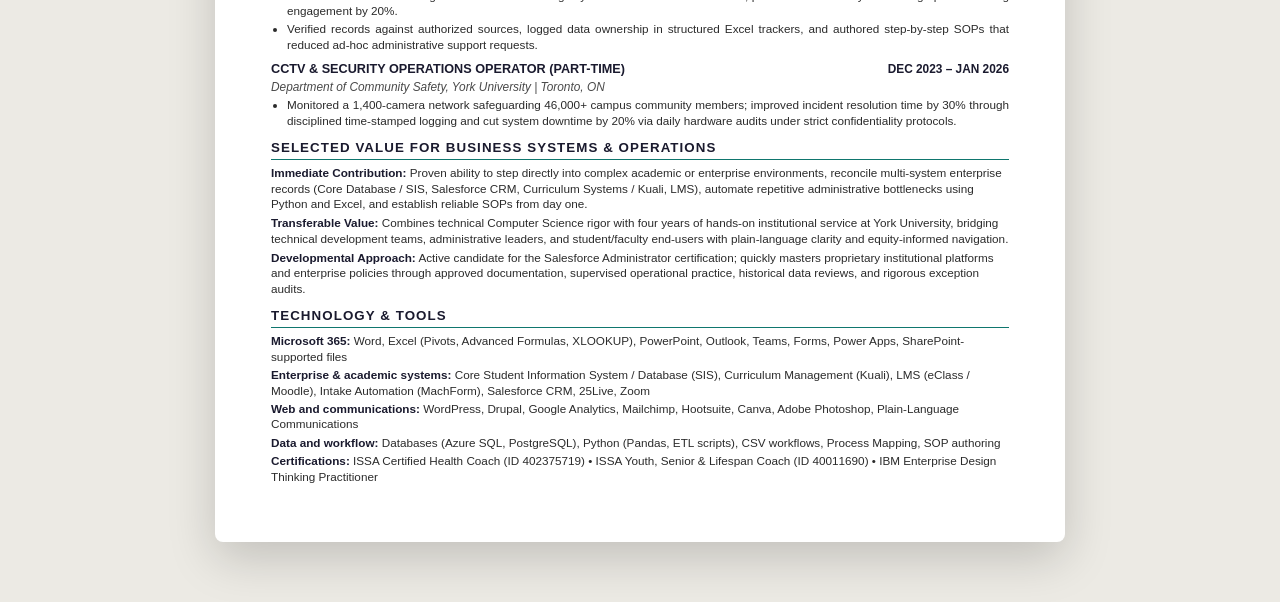
==== commit e00468fe: "feat(projects): add FIPPA-sanitized architecture drawers to Project 01 and Project 05 + add 2-page c" ====
--- a/resume.html
+++ b/resume.html
@@ -16,7 +16,7 @@
   <meta property="og:description" content="Executive résumé of Saikat Ghosh: Business Systems, Operations &amp; Digital Programs. B.Sc. Computer Science, York University.">
   <meta property="og:type" content="website">
   <meta property="og:url" content="https://saikat-portfolio-one.vercel.app/resume">
-  <meta property="og:image" content="assets/og-preview.svg">
+  <meta property="og:image" content="https://saikat-portfolio-one.vercel.app/assets/og-preview.png">
 
   <!-- Favicon -->
   <link rel="icon" type="image/svg+xml" href="assets/favicon.svg">
@@ -448,7 +448,10 @@
   <!-- Screen Top Bar -->
   <aside class="topbar" aria-label="Action Controls">
     <a class="back-btn" href="./#projects">← Back to Portfolio Showcase</a>
-    <div>
+    <div style="display: flex; gap: 10px;">
+      <a class="print-btn" href="assets/Saikat_Ghosh_Resume.pdf" download="Saikat_Ghosh_Resume.pdf" style="text-decoration:none">
+        <span>⬇ Download Clean PDF</span>
+      </a>
       <button class="print-btn" type="button" onclick="window.print()">
         <span>🖨️ Print / Save as PDF</span>
       </button>
@@ -537,6 +540,11 @@
           <li>Led pre-term eClass course setup and formatted course evaluation responses into instructor-ready reports, triaging sensitive matters for leadership review; authored step-by-step SOPs, checklists, and workflow diagrams.</li>
         </ul>
       </article>
+    </section>
+
+    <!-- PROFESSIONAL EXPERIENCE, CONTINUED (PAGE 2) -->
+    <section class="res-section res-page-break">
+      <h2 class="res-sec-title">PROFESSIONAL EXPERIENCE, CONTINUED</h2>
 
       <!-- SmartTO -->
       <article class="res-job">
@@ -552,11 +560,6 @@
           <li>Built executive Excel dashboards summarizing engagement metrics for leadership, tracked stakeholder follow-up checkpoints, monitored grant-based budget tracking and contracts, and analyzed Mailchimp campaign analytics.</li>
         </ul>
       </article>
-    </section>
-
-    <!-- PROFESSIONAL EXPERIENCE, CONTINUED (PAGE 2) -->
-    <section class="res-section res-page-break">
-      <h2 class="res-sec-title">PROFESSIONAL EXPERIENCE, CONTINUED</h2>
 
       <!-- Career Centre -->
       <article class="res-job">
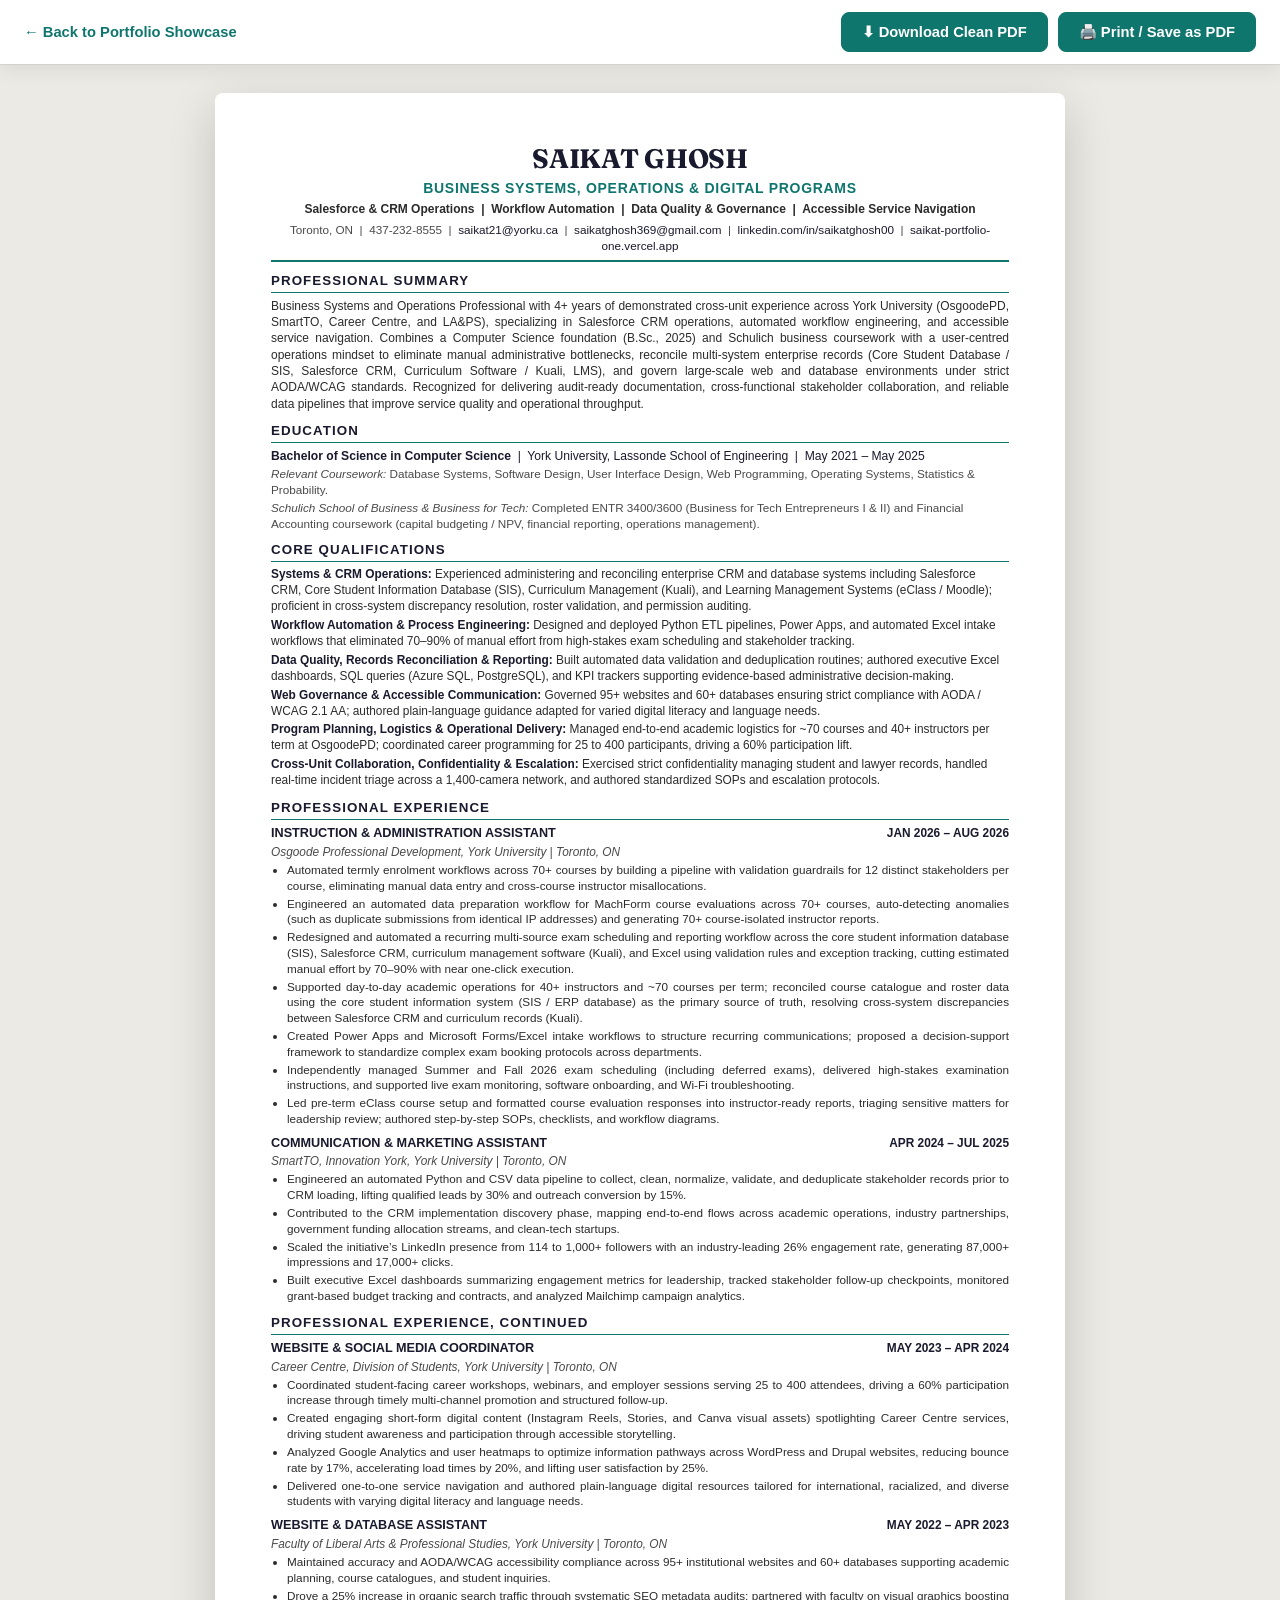
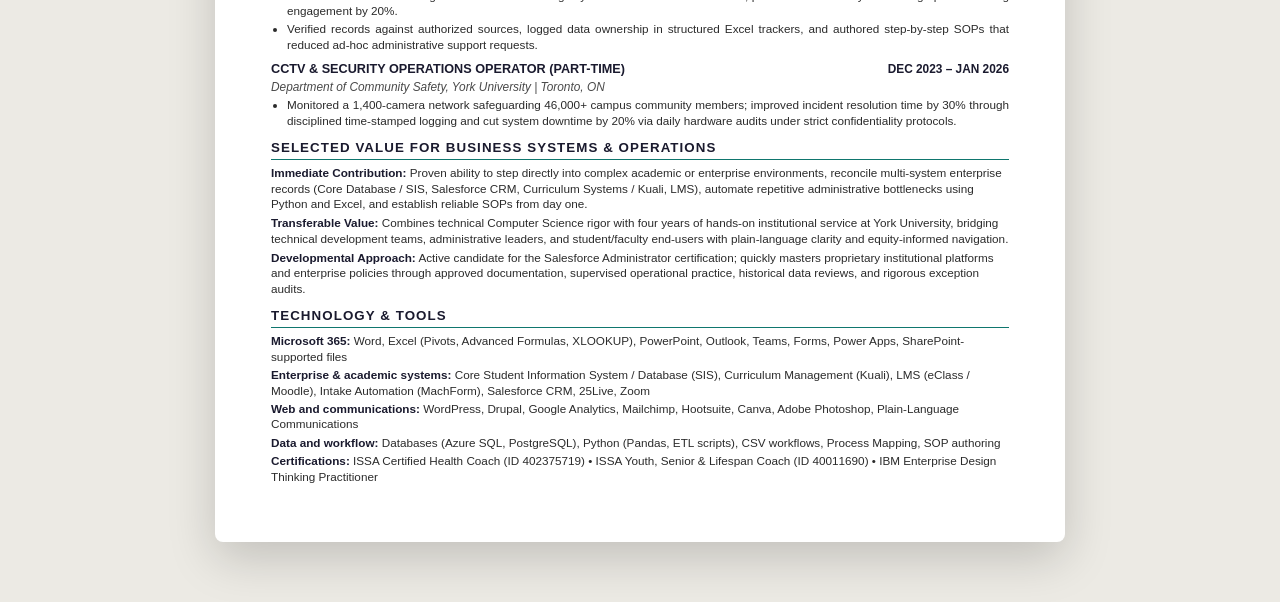
==== commit 5b5dc481: "fix(resume): eliminate Page 1 print gap, fit SmartTO on Page 1, and make portfolio link absolute htt" ====
--- a/resume.html
+++ b/resume.html
@@ -295,15 +295,15 @@
        ========================================================================== */
     @page {
       size: letter;
-      margin: 0.35in 0.46in 0.32in 0.46in;
+      margin: 0.30in 0.44in 0.28in 0.44in;
     }
 
     @media print {
       body {
         background: #ffffff !important;
         color: #2b2b2b !important;
-        font-size: 8.75pt !important;
-        line-height: 1.30 !important;
+        font-size: 8.4pt !important;
+        line-height: 1.24 !important;
         margin: 0 !important;
         padding: 0 !important;
         -webkit-print-color-adjust: exact !important;
@@ -323,122 +323,122 @@
       }
 
       .res-header {
-        border-bottom: 1.8pt solid #0f766e !important;
-        padding-bottom: 3.5px !important;
-        margin-bottom: 6px !important;
+        border-bottom: 1.6pt solid #0f766e !important;
+        padding-bottom: 2.5px !important;
+        margin-bottom: 4px !important;
       }
 
       .res-name {
-        font-size: 17pt !important;
+        font-size: 16pt !important;
         margin-bottom: 1px !important;
       }
 
       .res-headline {
-        font-size: 9.8pt !important;
+        font-size: 9.4pt !important;
+        margin-bottom: 1.5px !important;
+      }
+
+      .res-specializations {
+        font-size: 8.3pt !important;
         margin-bottom: 2px !important;
       }
 
-      .res-specializations {
-        font-size: 8.5pt !important;
-        margin-bottom: 2.5px !important;
-      }
-
       .res-contact-bar {
+        font-size: 8.2pt !important;
+      }
+
+      .res-section {
+        margin-bottom: 4.5px !important;
+      }
+
+      .res-sec-title {
+        font-size: 9.1pt !important;
+        border-bottom: 1pt solid #0f766e !important;
+        margin: 0 0 2.5px 0 !important;
+        padding-bottom: 1px !important;
+      }
+
+      .res-summary-text {
+        font-size: 8.3pt !important;
+        line-height: 1.24 !important;
+      }
+
+      .res-edu-row {
         font-size: 8.4pt !important;
-      }
-
-      .res-section {
-        margin-bottom: 6px !important;
-      }
-
-      .res-sec-title {
-        font-size: 9.4pt !important;
-        border-bottom: 1.1pt solid #0f766e !important;
-        margin: 0 0 3px 0 !important;
-        padding-bottom: 1.5px !important;
-      }
-
-      .res-summary-text {
-        font-size: 8.5pt !important;
-        line-height: 1.28 !important;
-      }
-
-      .res-edu-row {
-        font-size: 8.6pt !important;
-        line-height: 1.26 !important;
+        line-height: 1.23 !important;
       }
 
       .res-edu-sub {
+        font-size: 8.0pt !important;
+        line-height: 1.20 !important;
+        margin-top: 1px !important;
+      }
+
+      .res-qual-list {
+        gap: 2px !important;
+      }
+
+      .res-qual-item {
         font-size: 8.2pt !important;
-        line-height: 1.24 !important;
-        margin-top: 1.5px !important;
-      }
-
-      .res-qual-list {
-        gap: 2.5px !important;
-      }
-
-      .res-qual-item {
-        font-size: 8.45pt !important;
-        line-height: 1.26 !important;
+        line-height: 1.23 !important;
       }
 
       .res-job {
         break-inside: avoid !important;
         page-break-inside: avoid !important;
-        margin-bottom: 5px !important;
+        margin-bottom: 4px !important;
       }
 
       .res-job-head {
+        margin-bottom: 0.5px !important;
+      }
+
+      .res-job-title {
+        font-size: 8.85pt !important;
+      }
+
+      .res-job-dates {
+        font-size: 8.3pt !important;
+      }
+
+      .res-job-sub {
+        font-size: 8.1pt !important;
         margin-bottom: 1px !important;
       }
 
-      .res-job-title {
-        font-size: 9.1pt !important;
-      }
-
-      .res-job-dates {
-        font-size: 8.5pt !important;
-      }
-
-      .res-job-sub {
-        font-size: 8.3pt !important;
-        margin-bottom: 1.5px !important;
-      }
-
       .res-job-bullets {
-        margin: 1.5px 0 0 0 !important;
-        padding-left: 14px !important;
+        margin: 1px 0 0 0 !important;
+        padding-left: 13px !important;
       }
 
       .res-job-bullets li {
-        font-size: 8.45pt !important;
-        line-height: 1.26 !important;
-        margin-bottom: 1.6px !important;
+        font-size: 8.2pt !important;
+        line-height: 1.22 !important;
+        margin-bottom: 1.2px !important;
       }
 
       .res-page-break {
         break-before: page !important;
         page-break-before: always !important;
-        padding-top: 2px !important;
+        padding-top: 1px !important;
       }
 
       .res-val-list {
-        gap: 2.5px !important;
+        gap: 2px !important;
       }
 
       .res-val-item {
-        font-size: 8.45pt !important;
-        line-height: 1.26 !important;
+        font-size: 8.2pt !important;
+        line-height: 1.23 !important;
       }
 
       .res-tools-grid {
-        gap: 2.2px !important;
+        gap: 1.8px !important;
       }
 
       .res-tool-line {
-        font-size: 8.45pt !important;
-        line-height: 1.26 !important;
+        font-size: 8.2pt !important;
+        line-height: 1.23 !important;
       }
     }
   </style>
@@ -447,7 +447,7 @@
 
   <!-- Screen Top Bar -->
   <aside class="topbar" aria-label="Action Controls">
-    <a class="back-btn" href="./#projects">← Back to Portfolio Showcase</a>
+    <a class="back-btn" href="/#projects">← Back to Portfolio Showcase</a>
     <div style="display: flex; gap: 10px;">
       <a class="print-btn" href="assets/Saikat_Ghosh_Resume.pdf" download="Saikat_Ghosh_Resume.pdf" style="text-decoration:none">
         <span>⬇ Download Clean PDF</span>
@@ -468,7 +468,7 @@
         Salesforce &amp; CRM Operations &nbsp;|&nbsp; Workflow Automation &nbsp;|&nbsp; Data Quality &amp; Governance &nbsp;|&nbsp; Accessible Service Navigation
       </div>
       <div class="res-contact-bar">
-        Toronto, ON &nbsp;|&nbsp; 437-232-8555 &nbsp;|&nbsp; <a href="mailto:saikat21@yorku.ca">saikat21@yorku.ca</a> &nbsp;|&nbsp; <a href="mailto:saikatghosh369@gmail.com">saikatghosh369@gmail.com</a> &nbsp;|&nbsp; <a href="https://linkedin.com/in/saikatghosh00" target="_blank" rel="noopener">linkedin.com/in/saikatghosh00</a> &nbsp;|&nbsp; <a href="./#projects" target="_blank" rel="noopener">saikat-portfolio-one.vercel.app</a>
+        Toronto, ON &nbsp;|&nbsp; 437-232-8555 &nbsp;|&nbsp; <a href="mailto:saikat21@yorku.ca">saikat21@yorku.ca</a> &nbsp;|&nbsp; <a href="mailto:saikatghosh369@gmail.com">saikatghosh369@gmail.com</a> &nbsp;|&nbsp; <a href="https://linkedin.com/in/saikatghosh00" target="_blank" rel="noopener">linkedin.com/in/saikatghosh00</a> &nbsp;|&nbsp; <a href="https://saikat-portfolio-one.vercel.app" target="_blank" rel="noopener">saikat-portfolio-one.vercel.app</a>
       </div>
     </header>
 
@@ -540,11 +540,6 @@
           <li>Led pre-term eClass course setup and formatted course evaluation responses into instructor-ready reports, triaging sensitive matters for leadership review; authored step-by-step SOPs, checklists, and workflow diagrams.</li>
         </ul>
       </article>
-    </section>
-
-    <!-- PROFESSIONAL EXPERIENCE, CONTINUED (PAGE 2) -->
-    <section class="res-section res-page-break">
-      <h2 class="res-sec-title">PROFESSIONAL EXPERIENCE, CONTINUED</h2>
 
       <!-- SmartTO -->
       <article class="res-job">
@@ -560,6 +555,11 @@
           <li>Built executive Excel dashboards summarizing engagement metrics for leadership, tracked stakeholder follow-up checkpoints, monitored grant-based budget tracking and contracts, and analyzed Mailchimp campaign analytics.</li>
         </ul>
       </article>
+    </section>
+
+    <!-- PROFESSIONAL EXPERIENCE, CONTINUED (PAGE 2) -->
+    <section class="res-section res-page-break">
+      <h2 class="res-sec-title">PROFESSIONAL EXPERIENCE, CONTINUED</h2>
 
       <!-- Career Centre -->
       <article class="res-job">
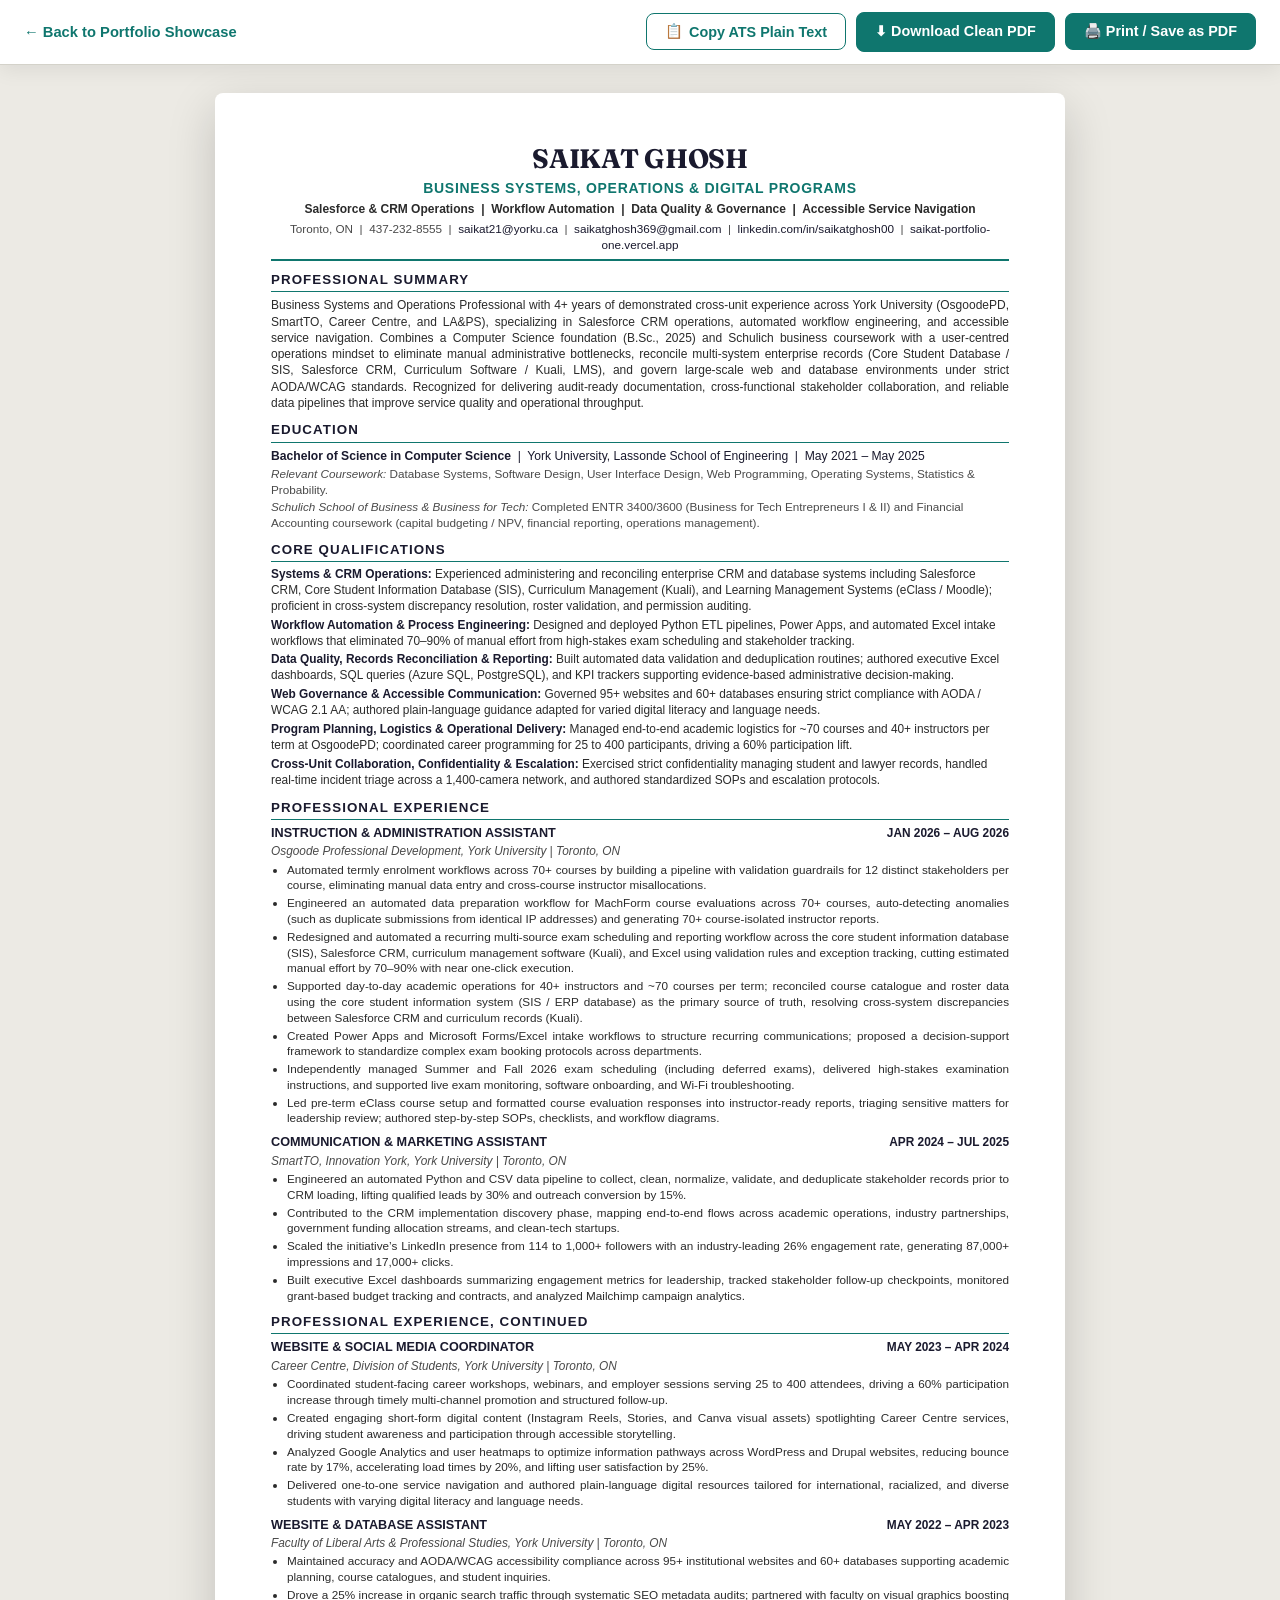
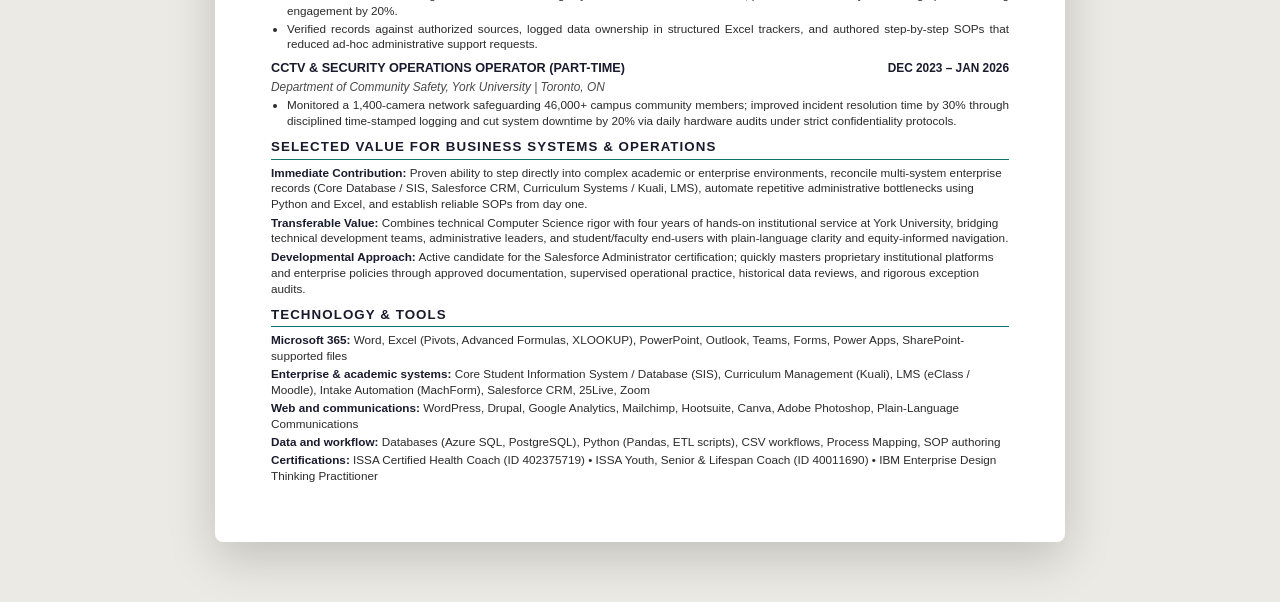
==== commit 557a06ee: "feat(resume): add sleek ATS plain-text copy button with live feedback" ====
--- a/resume.html
+++ b/resume.html
@@ -80,6 +80,7 @@
       display: flex;
       align-items: center;
       justify-content: space-between;
+      gap: 16px;
       box-shadow: 0 4px 20px rgba(0, 0, 0, 0.08);
     }
     .back-btn {
@@ -90,27 +91,76 @@
       display: inline-flex;
       align-items: center;
       gap: 6px;
+      white-space: nowrap;
     }
     .back-btn:hover {
       text-decoration: underline;
     }
-    .print-btn {
+    .topbar-actions {
+      display: flex;
+      align-items: center;
+      gap: 10px;
+      flex-wrap: wrap;
+    }
+    .action-btn {
       background: var(--accent);
       color: #ffffff;
       border: 1px solid var(--accent);
-      padding: 9px 20px;
+      padding: 9px 18px;
       border-radius: 8px;
       font-weight: 600;
-      font-size: 0.92rem;
+      font-size: 0.90rem;
       cursor: pointer;
       display: inline-flex;
       align-items: center;
       gap: 6px;
-      transition: filter 0.2s, transform 0.2s;
-    }
-    .print-btn:hover {
+      text-decoration: none;
+      font-family: inherit;
+      white-space: nowrap;
+      transition: filter 0.2s, transform 0.2s, background 0.2s, border-color 0.2s, color 0.2s;
+    }
+    .action-btn:hover {
       filter: brightness(1.1);
       transform: translateY(-1px);
+    }
+    .action-btn-secondary {
+      background: var(--sheet-bg);
+      color: var(--accent);
+      border: 1.5px solid var(--accent);
+    }
+    .action-btn-secondary:hover {
+      background: var(--accent);
+      color: #ffffff;
+    }
+    .action-btn.copied {
+      background: #15803d !important;
+      border-color: #15803d !important;
+      color: #ffffff !important;
+      transform: none !important;
+    }
+
+    @media (max-width: 768px) {
+      .topbar {
+        padding: 10px 14px;
+        flex-direction: column;
+        align-items: stretch;
+        gap: 10px;
+      }
+      .topbar-actions {
+        display: flex;
+        flex-direction: column;
+        gap: 8px;
+      }
+      .action-btn {
+        width: 100%;
+        justify-content: center;
+        padding: 8px 14px;
+        font-size: 0.88rem;
+      }
+      .sheet-wrap {
+        margin: 14px 10px 40px;
+        padding: 24px 18px;
+      }
     }
 
     /* Resume Document Container (Screen preview) */
@@ -448,11 +498,14 @@
   <!-- Screen Top Bar -->
   <aside class="topbar" aria-label="Action Controls">
     <a class="back-btn" href="/#projects">← Back to Portfolio Showcase</a>
-    <div style="display: flex; gap: 10px;">
-      <a class="print-btn" href="assets/Saikat_Ghosh_Resume.pdf" download="Saikat_Ghosh_Resume.pdf" style="text-decoration:none">
+    <div class="topbar-actions">
+      <button id="copyAtsBtn" class="action-btn action-btn-secondary" type="button" aria-label="Copy ATS plain text resume to clipboard">
+        <span id="copyAtsIcon">📋</span> <span id="copyAtsLabel">Copy ATS Plain Text</span>
+      </button>
+      <a class="action-btn" href="assets/Saikat_Ghosh_Resume.pdf" download="Saikat_Ghosh_Resume.pdf">
         <span>⬇ Download Clean PDF</span>
       </a>
-      <button class="print-btn" type="button" onclick="window.print()">
+      <button class="action-btn" type="button" onclick="window.print()">
         <span>🖨️ Print / Save as PDF</span>
       </button>
     </div>
@@ -632,5 +685,132 @@
     </section>
   </main>
 
+  <!-- ATS Plain-Text / Markdown Résumé Payload -->
+  <script id="atsResumePayload" type="text/plain">
+SAIKAT GHOSH
+BUSINESS SYSTEMS, OPERATIONS & DIGITAL PROGRAMS
+Salesforce & CRM Operations | Workflow Automation | Data Quality & Governance | Accessible Service Navigation
+Toronto, ON | 437-232-8555 | saikat21@yorku.ca | saikatghosh369@gmail.com
+LinkedIn: https://linkedin.com/in/saikatghosh00 | Portfolio: https://saikat-portfolio-one.vercel.app
+
+PROFESSIONAL SUMMARY
+Business Systems and Operations Professional with 4+ years of demonstrated cross-unit experience across York University (OsgoodePD, SmartTO, Career Centre, and LA&PS), specializing in Salesforce CRM operations, automated workflow engineering, and accessible service navigation. Combines a Computer Science foundation (B.Sc., 2025) and Schulich business coursework with a user-centred operations mindset to eliminate manual administrative bottlenecks, reconcile multi-system enterprise records (Core Student Database / SIS, Salesforce CRM, Curriculum Software / Kuali, LMS), and govern large-scale web and database environments under strict AODA/WCAG standards. Recognized for delivering audit-ready documentation, cross-functional stakeholder collaboration, and reliable data pipelines that improve service quality and operational throughput.
+
+EDUCATION
+Bachelor of Science in Computer Science | York University, Lassonde School of Engineering | May 2021 – May 2025
+Relevant Coursework: Database Systems, Software Design, User Interface Design, Web Programming, Operating Systems, Statistics & Probability.
+Schulich School of Business & Business for Tech: Completed ENTR 3400/3600 (Business for Tech Entrepreneurs I & II) and Financial Accounting coursework (capital budgeting / NPV, financial reporting, operations management).
+
+CORE QUALIFICATIONS
+* Systems & CRM Operations: Experienced administering and reconciling enterprise CRM and database systems including Salesforce CRM, Core Student Information Database (SIS), Curriculum Management (Kuali), and Learning Management Systems (eClass / Moodle); proficient in cross-system discrepancy resolution, roster validation, and permission auditing.
+* Workflow Automation & Process Engineering: Designed and deployed Python ETL pipelines, Power Apps, and automated Excel intake workflows that eliminated 70–90% of manual effort from high-stakes exam scheduling and stakeholder tracking.
+* Data Quality, Records Reconciliation & Reporting: Built automated data validation and deduplication routines; authored executive Excel dashboards, SQL queries (Azure SQL, PostgreSQL), and KPI trackers supporting evidence-based administrative decision-making.
+* Web Governance & Accessible Communication: Governed 95+ websites and 60+ databases ensuring strict compliance with AODA / WCAG 2.1 AA; authored plain-language guidance adapted for varied digital literacy and language needs.
+* Program Planning, Logistics & Operational Delivery: Managed end-to-end academic logistics for ~70 courses and 40+ instructors per term at OsgoodePD; coordinated career programming for 25 to 400 participants, driving a 60% participation lift.
+* Cross-Unit Collaboration, Confidentiality & Escalation: Exercised strict confidentiality managing student and lawyer records, handled real-time incident triage across a 1,400-camera network, and authored standardized SOPs and escalation protocols.
+
+PROFESSIONAL EXPERIENCE
+
+INSTRUCTION & ADMINISTRATION ASSISTANT | JAN 2026 – AUG 2026
+Osgoode Professional Development, York University | Toronto, ON
+* Automated termly enrolment workflows across 70+ courses by building a pipeline with validation guardrails for 12 distinct stakeholders per course, eliminating manual data entry and cross-course instructor misallocations.
+* Engineered an automated data preparation workflow for MachForm course evaluations across 70+ courses, auto-detecting anomalies (such as duplicate submissions from identical IP addresses) and generating 70+ course-isolated instructor reports.
+* Redesigned and automated a recurring multi-source exam scheduling and reporting workflow across the core student information database (SIS), Salesforce CRM, curriculum management software (Kuali), and Excel using validation rules and exception tracking, cutting estimated manual effort by 70–90% with near one-click execution.
+* Supported day-to-day academic operations for 40+ instructors and ~70 courses per term; reconciled course catalogue and roster data using the core student information system (SIS / ERP database) as the primary source of truth, resolving cross-system discrepancies between Salesforce CRM and curriculum records (Kuali).
+* Created Power Apps and Microsoft Forms/Excel intake workflows to structure recurring communications; proposed a decision-support framework to standardize complex exam booking protocols across departments.
+* Independently managed Summer and Fall 2026 exam scheduling (including deferred exams), delivered high-stakes examination instructions, and supported live exam monitoring, software onboarding, and Wi-Fi troubleshooting.
+* Led pre-term eClass course setup and formatted course evaluation responses into instructor-ready reports, triaging sensitive matters for leadership review; authored step-by-step SOPs, checklists, and workflow diagrams.
+
+COMMUNICATION & MARKETING ASSISTANT | APR 2024 – JUL 2025
+SmartTO, Innovation York, York University | Toronto, ON
+* Engineered an automated Python and CSV data pipeline to collect, clean, normalize, validate, and deduplicate stakeholder records prior to CRM loading, lifting qualified leads by 30% and outreach conversion by 15%.
+* Contributed to the CRM implementation discovery phase, mapping end-to-end flows across academic operations, industry partnerships, government funding allocation streams, and clean-tech startups.
+* Scaled the initiative's LinkedIn presence from 114 to 1,000+ followers with an industry-leading 26% engagement rate, generating 87,000+ impressions and 17,000+ clicks.
+* Built executive Excel dashboards summarizing engagement metrics for leadership, tracked stakeholder follow-up checkpoints, monitored grant-based budget tracking and contracts, and analyzed Mailchimp campaign analytics.
+
+WEBSITE & SOCIAL MEDIA COORDINATOR | MAY 2023 – APR 2024
+Career Centre, Division of Students, York University | Toronto, ON
+* Coordinated student-facing career workshops, webinars, and employer sessions serving 25 to 400 attendees, driving a 60% participation increase through timely multi-channel promotion and structured follow-up.
+* Created engaging short-form digital content (Instagram Reels, Stories, and Canva visual assets) spotlighting Career Centre services, driving student awareness and participation through accessible storytelling.
+* Analyzed Google Analytics and user heatmaps to optimize information pathways across WordPress and Drupal websites, reducing bounce rate by 17%, accelerating load times by 20%, and lifting user satisfaction by 25%.
+* Delivered one-to-one service navigation and authored plain-language digital resources tailored for international, racialized, and diverse students with varying digital literacy and language needs.
+
+WEBSITE & DATABASE ASSISTANT | MAY 2022 – APR 2023
+Faculty of Liberal Arts & Professional Studies, York University | Toronto, ON
+* Maintained accuracy and AODA/WCAG accessibility compliance across 95+ institutional websites and 60+ databases supporting academic planning, course catalogues, and student inquiries.
+* Drove a 25% increase in organic search traffic through systematic SEO metadata audits; partnered with faculty on visual graphics boosting engagement by 20%.
+* Verified records against authorized sources, logged data ownership in structured Excel trackers, and authored step-by-step SOPs that reduced ad-hoc administrative support requests.
+
+CCTV & SECURITY OPERATIONS OPERATOR (PART-TIME) | DEC 2023 – JAN 2026
+Department of Community Safety, York University | Toronto, ON
+* Monitored a 1,400-camera network safeguarding 46,000+ campus community members; improved incident resolution time by 30% through disciplined time-stamped logging and cut system downtime by 20% via daily hardware audits under strict confidentiality protocols.
+
+SELECTED VALUE FOR BUSINESS SYSTEMS & OPERATIONS
+* Immediate Contribution: Proven ability to step directly into complex academic or enterprise environments, reconcile multi-system enterprise records (Core Database / SIS, Salesforce CRM, Curriculum Systems / Kuali, LMS), automate repetitive administrative bottlenecks using Python and Excel, and establish reliable SOPs from day one.
+* Transferable Value: Combines technical Computer Science rigor with four years of hands-on institutional service at York University, bridging technical development teams, administrative leaders, and student/faculty end-users with plain-language clarity and equity-informed navigation.
+* Developmental Approach: Active candidate for the Salesforce Administrator certification; quickly masters proprietary institutional platforms and enterprise policies through approved documentation, supervised operational practice, historical data reviews, and rigorous exception audits.
+
+TECHNOLOGY & TOOLS
+* Microsoft 365: Word, Excel (Pivots, Advanced Formulas, XLOOKUP), PowerPoint, Outlook, Teams, Forms, Power Apps, SharePoint-supported files
+* Enterprise & academic systems: Core Student Information System / Database (SIS), Curriculum Management (Kuali), LMS (eClass / Moodle), Intake Automation (MachForm), Salesforce CRM, 25Live, Zoom
+* Web and communications: WordPress, Drupal, Google Analytics, Mailchimp, Hootsuite, Canva, Adobe Photoshop, Plain-Language Communications
+* Data and workflow: Databases (Azure SQL, PostgreSQL), Python (Pandas, ETL scripts), CSV workflows, Process Mapping, SOP authoring
+* Certifications: ISSA Certified Health Coach (ID 402375719) • ISSA Youth, Senior & Lifespan Coach (ID 40011690) • IBM Enterprise Design Thinking Practitioner
+  </script>
+
+  <!-- ATS Copy Button Logic -->
+  <script>
+    (function () {
+      const copyBtn = document.getElementById('copyAtsBtn');
+      const copyIcon = document.getElementById('copyAtsIcon');
+      const copyLabel = document.getElementById('copyAtsLabel');
+      const payloadEl = document.getElementById('atsResumePayload');
+
+      if (!copyBtn || !payloadEl) return;
+
+      const rawText = payloadEl.textContent.trim();
+
+      function showCopiedFeedback() {
+        copyBtn.classList.add('copied');
+        if (copyIcon) copyIcon.textContent = '✓';
+        if (copyLabel) copyLabel.textContent = 'Copied ATS Text!';
+        setTimeout(function () {
+          copyBtn.classList.remove('copied');
+          if (copyIcon) copyIcon.textContent = '📋';
+          if (copyLabel) copyLabel.textContent = 'Copy ATS Plain Text';
+        }, 2500);
+      }
+
+      function fallbackCopy(text) {
+        const ta = document.createElement('textarea');
+        ta.value = text;
+        ta.setAttribute('readonly', '');
+        ta.style.position = 'fixed';
+        ta.style.top = '-9999px';
+        ta.style.left = '-9999px';
+        document.body.appendChild(ta);
+        ta.select();
+        try {
+          document.execCommand('copy');
+          showCopiedFeedback();
+        } catch (e) {
+          window.prompt('Copy your ATS resume text manually:', text);
+        }
+        document.body.removeChild(ta);
+      }
+
+      copyBtn.addEventListener('click', function () {
+        if (navigator.clipboard && window.isSecureContext) {
+          navigator.clipboard.writeText(rawText)
+            .then(showCopiedFeedback)
+            .catch(function () {
+              fallbackCopy(rawText);
+            });
+        } else {
+          fallbackCopy(rawText);
+        }
+      });
+    })();
+  </script>
 </body>
 </html>
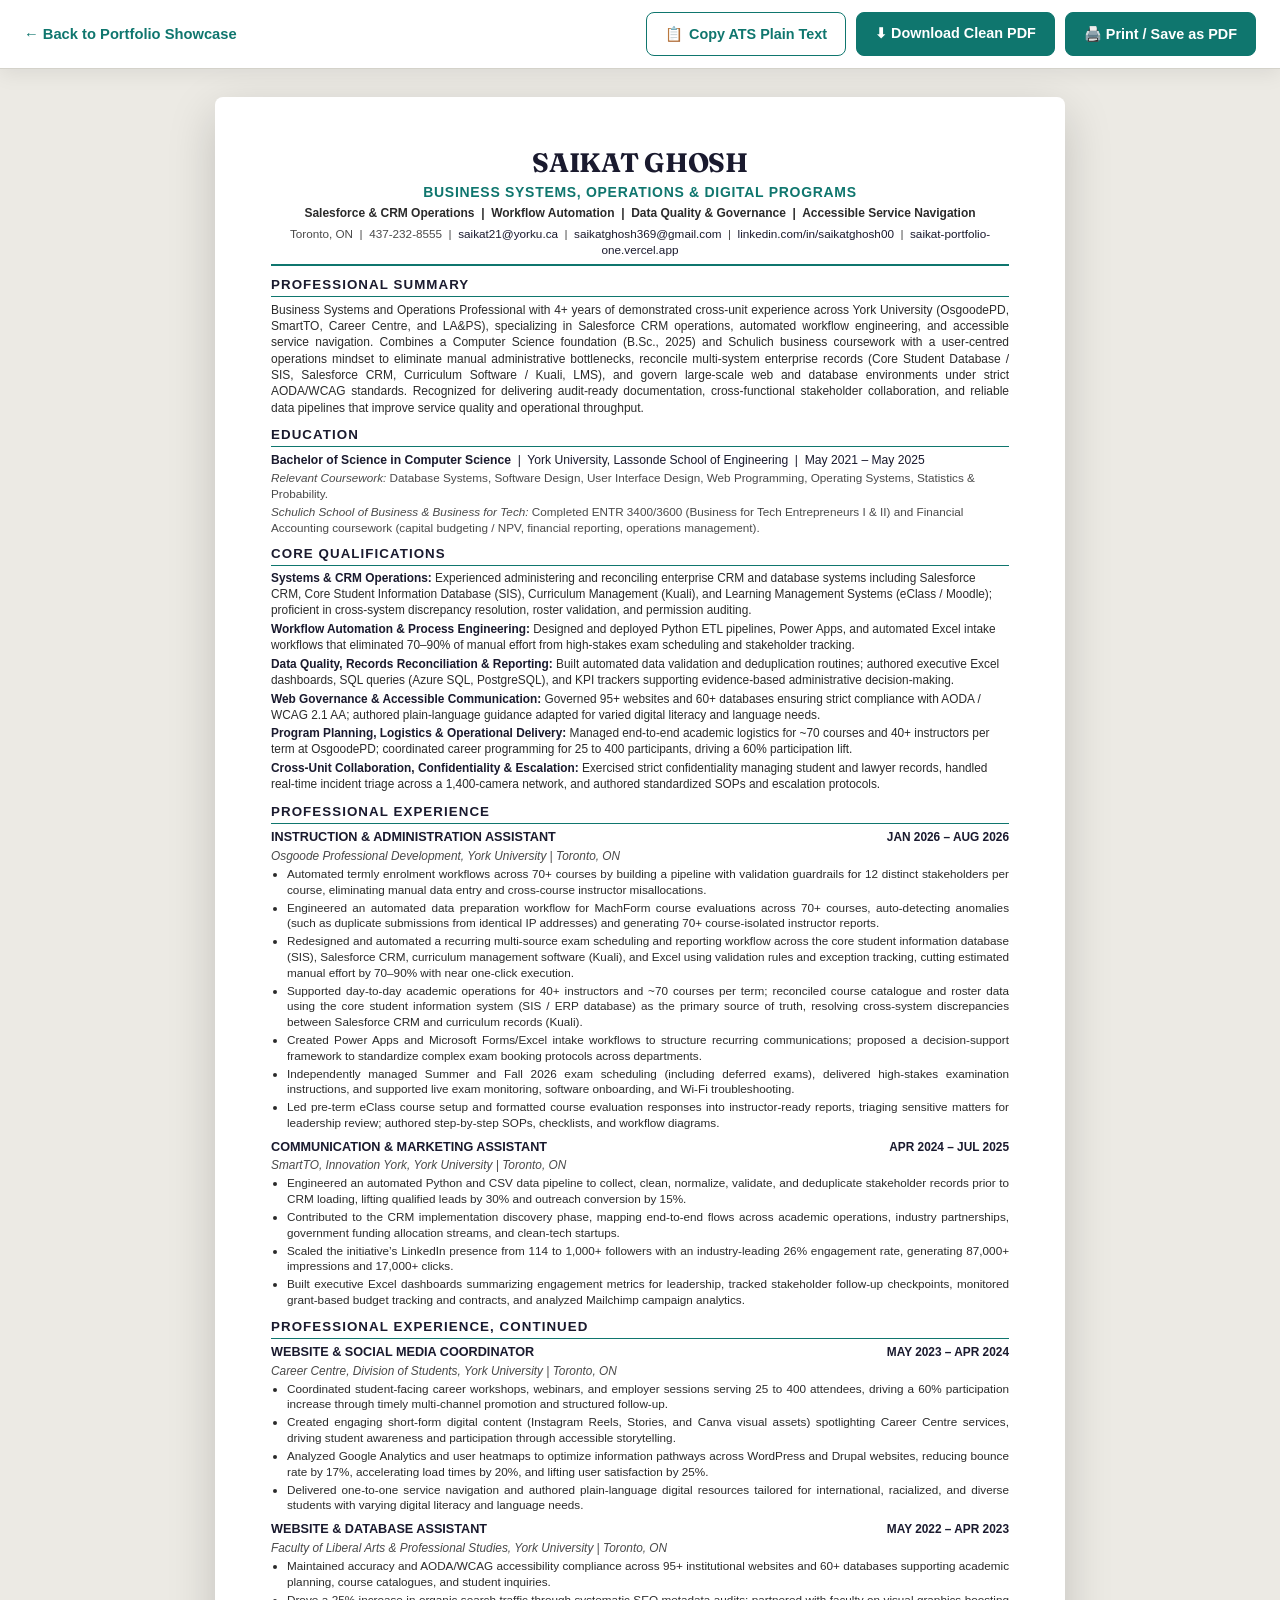
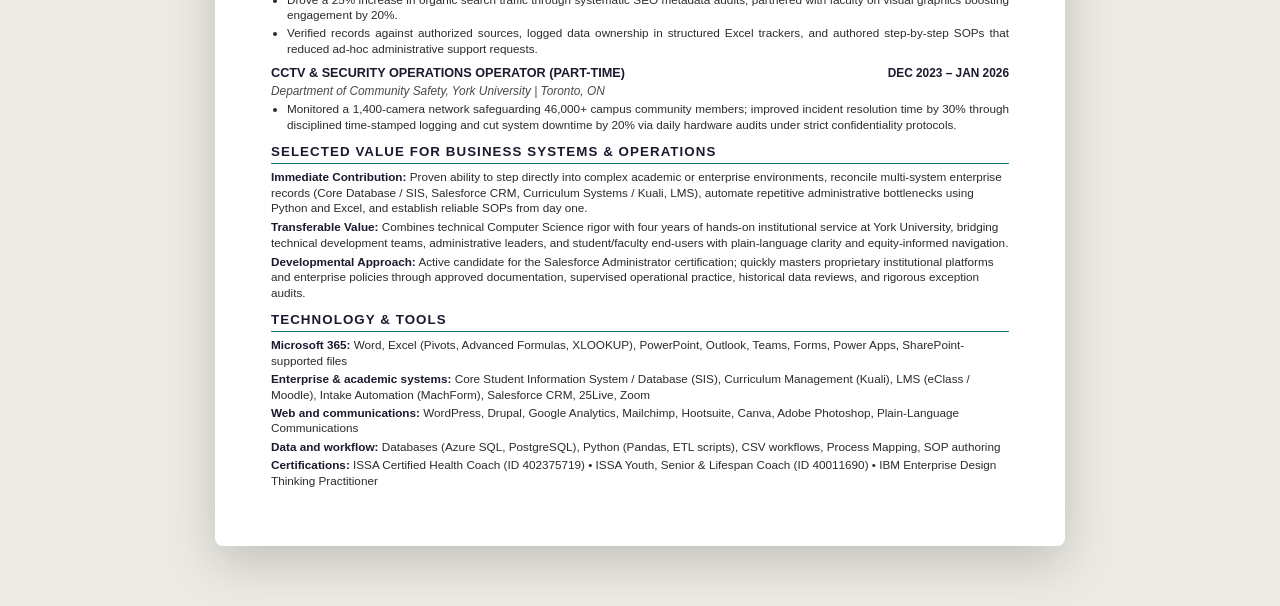
==== commit 1285e1da: "fix(a11y): full mobile & WCAG 2.1 AA polish pass (44px touch targets, focus outlines, mobile drawers" ====
--- a/resume.html
+++ b/resume.html
@@ -92,6 +92,8 @@
       align-items: center;
       gap: 6px;
       white-space: nowrap;
+      min-height: 44px;
+      padding: 6px 0;
     }
     .back-btn:hover {
       text-decoration: underline;
@@ -106,13 +108,15 @@
       background: var(--accent);
       color: #ffffff;
       border: 1px solid var(--accent);
-      padding: 9px 18px;
+      padding: 10px 18px;
+      min-height: 44px;
       border-radius: 8px;
       font-weight: 600;
       font-size: 0.90rem;
       cursor: pointer;
       display: inline-flex;
       align-items: center;
+      justify-content: center;
       gap: 6px;
       text-decoration: none;
       font-family: inherit;
@@ -122,6 +126,12 @@
     .action-btn:hover {
       filter: brightness(1.1);
       transform: translateY(-1px);
+    }
+    a:focus-visible,
+    button:focus-visible {
+      outline: 3px solid var(--accent) !important;
+      outline-offset: 3px !important;
+      border-radius: 6px;
     }
     .action-btn-secondary {
       background: var(--sheet-bg);
